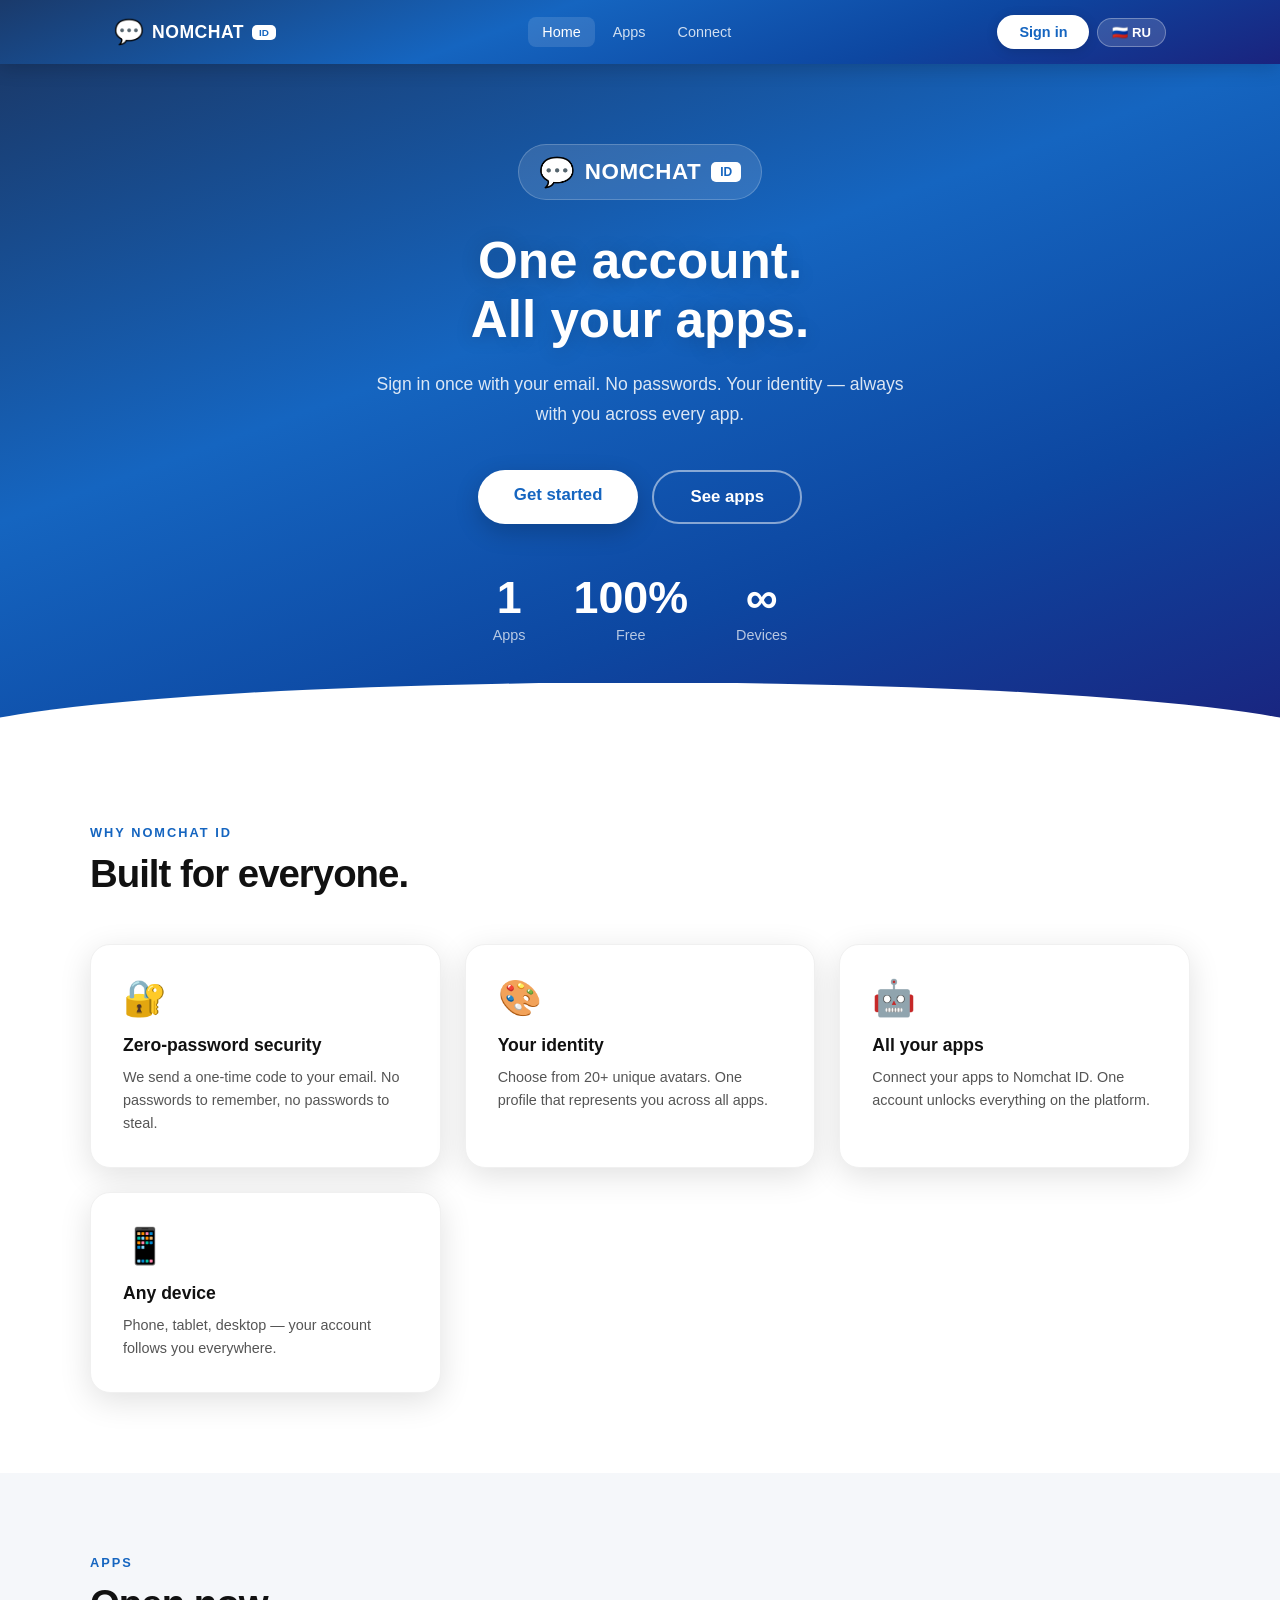
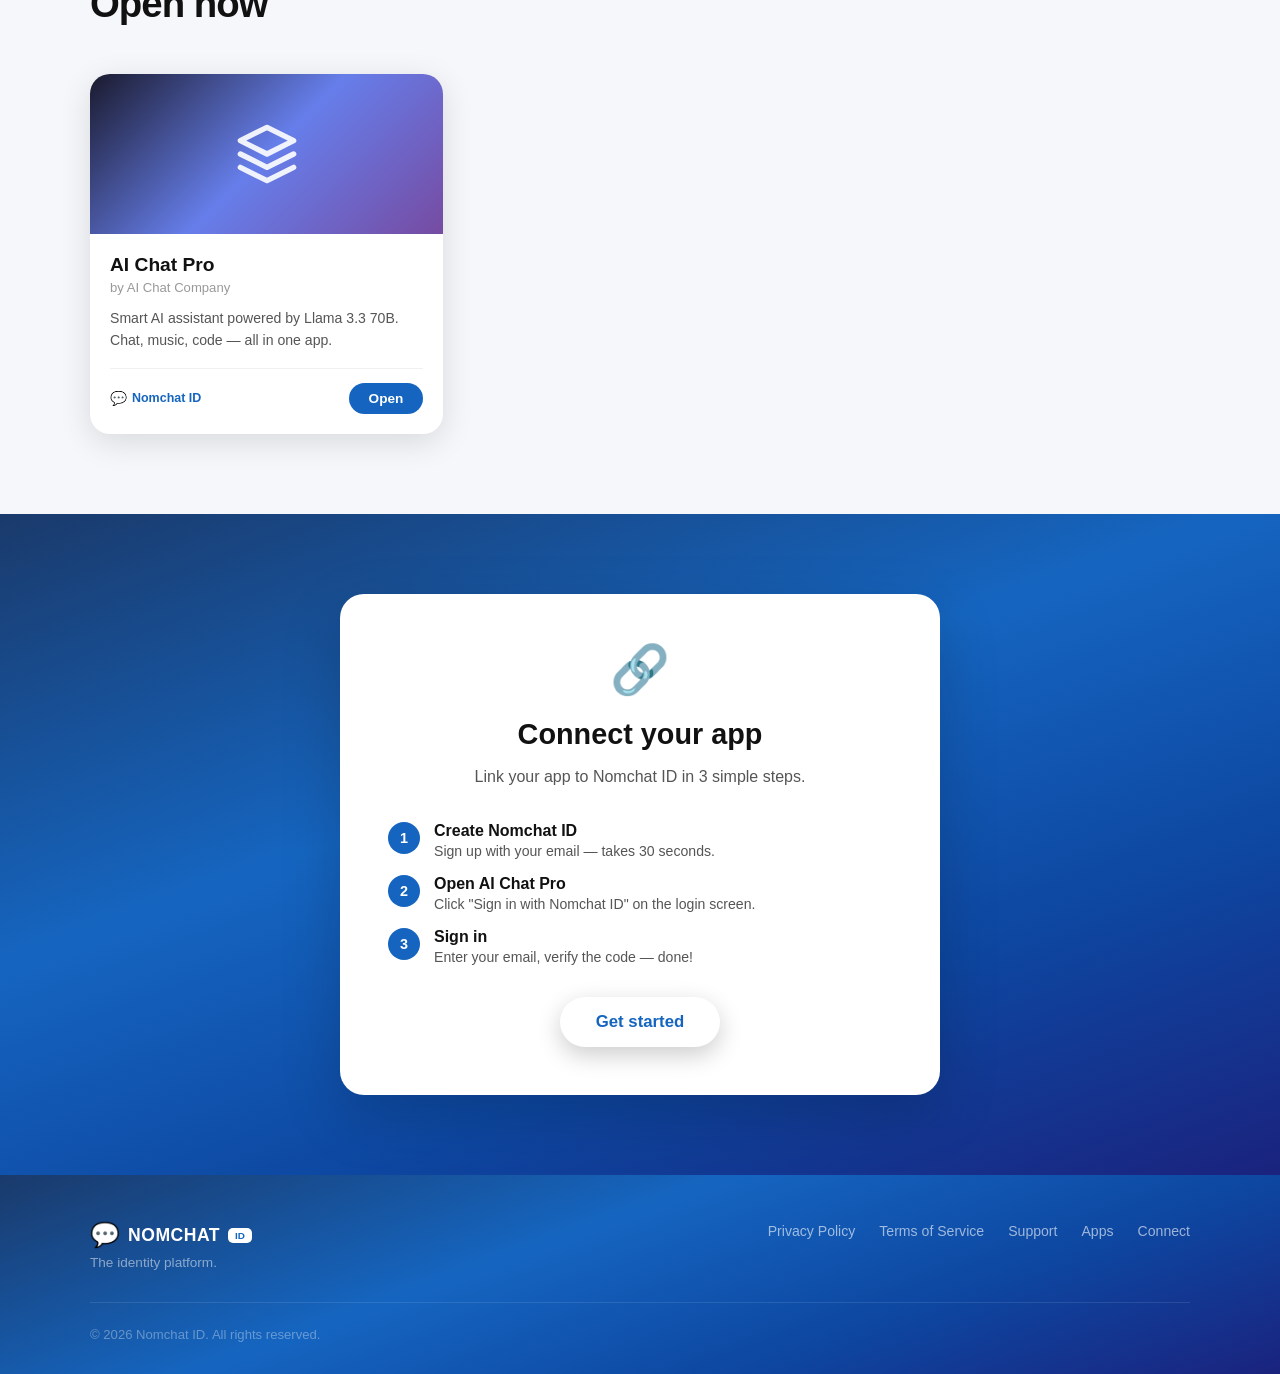
==== index.html @ 1f574c73 "Add language switcher EN/RU, i18n system for all pages" ====
<!DOCTYPE html>
<html lang="en">
<head>
    <meta charset="UTF-8">
    <meta name="viewport" content="width=device-width, initial-scale=1.0">
    <title>Nomchat ID — One account. All your apps.</title>
    <link rel="stylesheet" href="main.css">
    <style>
        .lang-btn {
            background: rgba(255,255,255,0.15);
            border: 1px solid rgba(255,255,255,0.3);
            color: #fff;
            padding: 6px 14px;
            border-radius: 99px;
            font-size: 0.82em;
            font-weight: 700;
            cursor: pointer;
            transition: all 0.2s;
            margin-left: 8px;
        }
        .lang-btn:hover { background: rgba(255,255,255,0.25); }
    </style>
</head>
<body>

<header class="nc-header">
    <div class="nc-header-inner">
        <a href="index.html" class="nc-logo">
            <span class="nc-logo-icon">💬</span>
            <span class="nc-logo-name">NOMCHAT</span>
            <span class="nc-logo-badge">ID</span>
        </a>
        <nav class="nc-nav">
            <a href="index.html" class="nc-nav-link active" data-i18n="nav.home">Home</a>
            <a href="games.html" class="nc-nav-link" data-i18n="nav.apps">Apps</a>
            <a href="connect.html" class="nc-nav-link" data-i18n="nav.connect">Connect</a>
            <a href="profile.html" class="nc-nav-link" id="nav-profile" style="display:none" data-i18n="nav.profile">Profile</a>
        </nav>
        <div style="display:flex;align-items:center">
            <div id="header-user-area">
                <a href="login.html" class="nc-header-btn" data-i18n="nav.signin">Sign in</a>
            </div>
            <button class="lang-btn" id="langToggleBtn" onclick="toggleLang()">🇷🇺 RU</button>
        </div>
    </div>
</header>

<section class="nc-hero">
    <div class="nc-hero-inner">
        <div class="nc-hero-logo">
            <span class="nc-hero-logo-icon">💬</span>
            <span class="nc-hero-logo-name">NOMCHAT</span>
            <span class="nc-hero-logo-badge">ID</span>
        </div>
        <h1 class="nc-hero-title" data-i18n="hero.title">One account.<br>All your apps.</h1>
        <p class="nc-hero-sub" data-i18n="hero.sub">Sign in once with your email. No passwords. Your identity — always with you across every app.</p>
        <div class="nc-hero-actions">
            <a href="login.html" class="nc-btn-primary" data-i18n="hero.getstarted">Get started</a>
            <a href="games.html" class="nc-btn-outline" data-i18n="hero.seeapps">See apps</a>
        </div>
        <div class="nc-stats">
            <div class="nc-stat"><div class="nc-stat-num">1</div><div class="nc-stat-lbl" data-i18n="stats.apps">Apps</div></div>
            <div class="nc-stat"><div class="nc-stat-num">100%</div><div class="nc-stat-lbl" data-i18n="stats.free">Free</div></div>
            <div class="nc-stat"><div class="nc-stat-num">∞</div><div class="nc-stat-lbl" data-i18n="stats.devices">Devices</div></div>
        </div>
    </div>
</section>

<section class="nc-section">
    <div class="nc-section-inner">
        <div class="nc-section-label" data-i18n="feat.label">Why Nomchat ID</div>
        <h2 class="nc-section-title" data-i18n="feat.title">Built for everyone.</h2>
        <div class="nc-feat-grid">
            <div class="nc-feat-card">
                <div class="nc-feat-icon">🔐</div>
                <h3 data-i18n="feat.1.title">Zero-password security</h3>
                <p data-i18n="feat.1.desc">We send a one-time code to your email. No passwords to remember, no passwords to steal.</p>
            </div>
            <div class="nc-feat-card">
                <div class="nc-feat-icon">🎨</div>
                <h3 data-i18n="feat.2.title">Your identity</h3>
                <p data-i18n="feat.2.desc">Choose from 20+ unique avatars. One profile that represents you across all apps.</p>
            </div>
            <div class="nc-feat-card">
                <div class="nc-feat-icon">🤖</div>
                <h3 data-i18n="feat.3.title">All your apps</h3>
                <p data-i18n="feat.3.desc">Connect your apps to Nomchat ID. One account unlocks everything on the platform.</p>
            </div>
            <div class="nc-feat-card">
                <div class="nc-feat-icon">📱</div>
                <h3 data-i18n="feat.4.title">Any device</h3>
                <p data-i18n="feat.4.desc">Phone, tablet, desktop — your account follows you everywhere.</p>
            </div>
        </div>
    </div>
</section>

<section class="nc-section nc-section-gray">
    <div class="nc-section-inner">
        <div class="nc-section-label" data-i18n="apps.label">Apps</div>
        <h2 class="nc-section-title" data-i18n="apps.title">Open now</h2>
        <div class="nc-games-grid">
            <a href="http://localhost:3000" target="_blank" class="nc-game-card">
                <div class="nc-game-banner" style="background:linear-gradient(135deg,#1a1a2e,#667eea,#764ba2)">
                    <svg width="64" height="64" viewBox="0 0 24 24" fill="none">
                        <path d="M12 2L2 7L12 12L22 7L12 2Z" stroke="rgba(255,255,255,0.9)" stroke-width="2" stroke-linecap="round" stroke-linejoin="round"/>
                        <path d="M2 17L12 22L22 17" stroke="rgba(255,255,255,0.9)" stroke-width="2" stroke-linecap="round" stroke-linejoin="round"/>
                        <path d="M2 12L12 17L22 12" stroke="rgba(255,255,255,0.9)" stroke-width="2" stroke-linecap="round" stroke-linejoin="round"/>
                    </svg>
                </div>
                <div class="nc-game-body">
                    <div class="nc-game-name">AI Chat Pro</div>
                    <div class="nc-game-dev" data-i18n="aichat.dev">by AI Chat Company</div>
                    <div class="nc-game-desc" data-i18n="aichat.desc">Умный AI-ассистент на базе Llama 3.3 70B. Чат, музыка, код — всё в одном приложении.</div>
                    <div class="nc-game-footer">
                        <div class="nc-game-badge"><span class="nc-game-badge-icon">💬</span> Nomchat ID</div>
                        <span class="nc-game-btn" data-i18n="btn.open">Open</span>
                    </div>
                </div>
            </a>
        </div>
    </div>
</section>

<section class="nc-section nc-section-blue">
    <div class="nc-section-inner">
        <div class="nc-connect-box">
            <div class="nc-connect-icon">🔗</div>
            <div class="nc-connect-title" data-i18n="connect.title">Connect your app</div>
            <p class="nc-connect-sub" data-i18n="connect.sub">Link your app to Nomchat ID in 3 simple steps.</p>
            <div class="nc-connect-steps">
                <div class="nc-connect-step">
                    <div class="nc-connect-num">1</div>
                    <div class="nc-connect-step-text">
                        <h4 data-i18n="connect.step1.title">Create Nomchat ID</h4>
                        <p data-i18n="connect.step1.desc">Sign up with your email — takes 30 seconds.</p>
                    </div>
                </div>
                <div class="nc-connect-step">
                    <div class="nc-connect-num">2</div>
                    <div class="nc-connect-step-text">
                        <h4 data-i18n="connect.step2.title">Open AI Chat Pro</h4>
                        <p data-i18n="connect.step2.desc">Click "Sign in with Nomchat ID" on the login screen.</p>
                    </div>
                </div>
                <div class="nc-connect-step">
                    <div class="nc-connect-num">3</div>
                    <div class="nc-connect-step-text">
                        <h4 data-i18n="connect.step3.title">Sign in</h4>
                        <p data-i18n="connect.step3.desc">Enter your email, verify the code — done!</p>
                    </div>
                </div>
            </div>
            <a href="login.html" class="nc-btn-primary" style="display:inline-block" data-i18n="connect.cta">Get started</a>
        </div>
    </div>
</section>

<footer class="nc-footer">
    <div class="nc-footer-inner">
        <div>
            <a href="index.html" class="nc-footer-logo">
                <span class="nc-logo-icon">💬</span>
                <span class="nc-logo-name">NOMCHAT</span>
                <span class="nc-logo-badge">ID</span>
            </a>
            <p class="nc-footer-tagline" data-i18n="footer.tagline">The identity platform.</p>
        </div>
        <div class="nc-footer-links">
            <a href="#" data-i18n="footer.privacy">Privacy Policy</a>
            <a href="#" data-i18n="footer.terms">Terms of Service</a>
            <a href="#" data-i18n="footer.support">Support</a>
            <a href="games.html" data-i18n="nav.apps">Apps</a>
            <a href="connect.html" data-i18n="nav.connect">Connect</a>
        </div>
    </div>
    <div class="nc-footer-bottom">© 2026 Nomchat ID. All rights reserved.</div>
</footer>

<script src="i18n.js"></script>
<script src="app.js"></script>
</body>
</html>
---- main.css ----
/* ═══════════════════════════════════════════
   NOMCHAT ID — Global CSS (Supercell ID style)
   ═══════════════════════════════════════════ */
* { margin:0; padding:0; box-sizing:border-box; }

:root {
    --blue:       #1565c0;
    --blue-dark:  #0d47a1;
    --blue-light: #42a5f5;
    --cyan:       #26c6da;
    --bg-grad:    linear-gradient(160deg,#1a3a6b 0%,#1565c0 40%,#0d47a1 70%,#1a237e 100%);
    --white:      #ffffff;
    --gray-bg:    #f5f7fa;
    --text:       #111;
    --text2:      #555;
    --text3:      #999;
    --border:     #e0e0e0;
    --shadow:     0 8px 32px rgba(0,0,0,0.12);
    --shadow-lg:  0 20px 60px rgba(0,0,0,0.18);
}

body {
    font-family: -apple-system, BlinkMacSystemFont, 'Segoe UI', Arial, sans-serif;
    background: var(--white);
    color: var(--text);
    min-height: 100vh;
}

/* ── HEADER ── */
.nc-header {
    background: var(--bg-grad);
    position: sticky; top:0; z-index:100;
    height: 64px;
    box-shadow: 0 2px 20px rgba(0,0,0,0.2);
}
.nc-header-inner {
    max-width: 1100px; margin:0 auto; height:100%;
    padding: 0 24px;
    display: flex; align-items: center; justify-content: space-between;
}
.nc-logo { display:flex; align-items:center; gap:8px; text-decoration:none; }
.nc-logo-icon { font-size:1.5em; line-height:1; }
.nc-logo-name { color:#fff; font-weight:900; font-size:1.1em; letter-spacing:0.5px; }
.nc-logo-badge {
    background:#fff; color:var(--blue);
    font-size:0.62em; font-weight:900;
    padding:2px 7px; border-radius:5px;
}
.nc-nav { display:flex; gap:4px; }
.nc-nav-link {
    color:rgba(255,255,255,0.8); text-decoration:none;
    padding:7px 14px; border-radius:8px;
    font-size:0.9em; font-weight:500; transition:all 0.2s;
}
.nc-nav-link:hover, .nc-nav-link.active { color:#fff; background:rgba(255,255,255,0.12); }
.nc-header-btn {
    background:#fff; color:var(--blue);
    padding:9px 22px; border-radius:99px;
    font-weight:700; font-size:0.9em; text-decoration:none;
    transition:all 0.2s; box-shadow:0 2px 12px rgba(0,0,0,0.15);
}
.nc-header-btn:hover { background:#e3f2fd; transform:translateY(-1px); }
.nc-header-user {
    display:flex; align-items:center; gap:10px;
}
.nc-header-avatar {
    width:36px; height:36px; border-radius:50%;
    background:rgba(255,255,255,0.2);
    border:2px solid rgba(255,255,255,0.4);
    display:flex; align-items:center; justify-content:center;
    font-size:1.2em; text-decoration:none;
    transition:all 0.2s;
}
.nc-header-avatar:hover { background:rgba(255,255,255,0.3); }
.nc-header-username { color:#fff; font-weight:600; font-size:0.9em; text-decoration:none; }
.nc-header-logout {
    background:rgba(255,255,255,0.12); color:rgba(255,255,255,0.8);
    border:1px solid rgba(255,255,255,0.2); padding:7px 16px; border-radius:99px;
    font-size:0.85em; font-weight:600; cursor:pointer; font-family:inherit;
    transition:all 0.2s;
}
.nc-header-logout:hover { background:rgba(255,255,255,0.2); color:#fff; }

/* ── HERO ── */
.nc-hero {
    background: var(--bg-grad);
    padding: 80px 24px 100px;
    text-align: center;
    position: relative;
    overflow: hidden;
}
.nc-hero::after {
    content:'';
    position:absolute; bottom:0; left:0; right:0; height:60px;
    background: var(--white);
    clip-path: ellipse(55% 100% at 50% 100%);
}
.nc-hero-inner { max-width:700px; margin:0 auto; position:relative; z-index:2; }
.nc-hero-logo {
    display:inline-flex; align-items:center; gap:10px;
    background:rgba(255,255,255,0.12); border:1px solid rgba(255,255,255,0.2);
    padding:10px 20px; border-radius:99px; margin-bottom:32px;
}
.nc-hero-logo-icon { font-size:1.8em; }
.nc-hero-logo-name { color:#fff; font-weight:900; font-size:1.4em; letter-spacing:0.5px; }
.nc-hero-logo-badge {
    background:#fff; color:var(--blue);
    font-size:0.75em; font-weight:900;
    padding:3px 9px; border-radius:5px;
}
.nc-hero-title {
    font-size:3.2em; font-weight:900; color:#fff;
    line-height:1.15; margin-bottom:20px;
    text-shadow:0 2px 20px rgba(0,0,0,0.2);
}
.nc-hero-sub {
    font-size:1.1em; color:rgba(255,255,255,0.85);
    line-height:1.7; margin-bottom:40px; max-width:560px; margin-left:auto; margin-right:auto;
}
.nc-hero-actions { display:flex; gap:14px; justify-content:center; flex-wrap:wrap; }
.nc-btn-primary {
    background:#fff; color:var(--blue);
    padding:15px 36px; border-radius:99px;
    font-weight:800; font-size:1.05em; text-decoration:none;
    box-shadow:0 8px 24px rgba(0,0,0,0.2); transition:all 0.2s;
}
.nc-btn-primary:hover { background:#e3f2fd; transform:translateY(-2px); box-shadow:0 12px 32px rgba(0,0,0,0.25); }
.nc-btn-outline {
    background:transparent; color:#fff;
    padding:15px 36px; border-radius:99px;
    font-weight:700; font-size:1.05em; text-decoration:none;
    border:2px solid rgba(255,255,255,0.5); transition:all 0.2s;
}
.nc-btn-outline:hover { background:rgba(255,255,255,0.1); border-color:#fff; }

/* ── SECTIONS ── */
.nc-section { padding:80px 24px; }
.nc-section-inner { max-width:1100px; margin:0 auto; }
.nc-section-gray { background:var(--gray-bg); }
.nc-section-blue { background:var(--bg-grad); }

.nc-section-label {
    display:inline-block; color:var(--blue);
    font-size:0.8em; font-weight:700; letter-spacing:2px;
    text-transform:uppercase; margin-bottom:12px;
}
.nc-section-label-white { color:rgba(255,255,255,0.7); }
.nc-section-title { font-size:2.4em; font-weight:900; letter-spacing:-1px; margin-bottom:48px; }
.nc-section-title-white { color:#fff; }

/* ── FEATURES ── */
.nc-feat-grid { display:grid; grid-template-columns:repeat(auto-fill,minmax(280px,1fr)); gap:24px; }
.nc-feat-card {
    background:#fff; border-radius:20px; padding:32px;
    box-shadow:var(--shadow); border:1px solid #f0f0f0;
    transition:transform 0.2s, box-shadow 0.2s;
}
.nc-feat-card:hover { transform:translateY(-4px); box-shadow:var(--shadow-lg); }
.nc-feat-icon { font-size:2.2em; margin-bottom:16px; }
.nc-feat-card h3 { font-size:1.1em; font-weight:800; margin-bottom:10px; color:var(--text); }
.nc-feat-card p { font-size:0.9em; color:var(--text2); line-height:1.6; }

/* ── GAMES GRID ── */
.nc-games-grid { display:grid; grid-template-columns:repeat(auto-fill,minmax(300px,1fr)); gap:20px; }
.nc-game-card {
    background:#fff; border-radius:20px; overflow:hidden;
    box-shadow:var(--shadow); transition:all 0.25s;
    text-decoration:none; color:inherit;
    display:flex; flex-direction:column;
}
.nc-game-card:hover { transform:translateY(-6px); box-shadow:var(--shadow-lg); }
.nc-game-banner { height:160px; display:flex; align-items:center; justify-content:center; }
.nc-game-body { padding:20px; flex:1; display:flex; flex-direction:column; }
.nc-game-name { font-size:1.2em; font-weight:800; margin-bottom:4px; }
.nc-game-dev  { font-size:0.82em; color:var(--text3); margin-bottom:12px; }
.nc-game-desc { font-size:0.88em; color:var(--text2); line-height:1.6; margin-bottom:16px; flex:1; }
.nc-game-footer { display:flex; align-items:center; justify-content:space-between; padding-top:14px; border-top:1px solid #f0f0f0; }
.nc-game-badge {
    display:flex; align-items:center; gap:5px;
    font-size:0.78em; color:var(--blue); font-weight:600;
}
.nc-game-badge-icon { font-size:1.1em; }
.nc-game-btn {
    background:var(--blue); color:#fff;
    padding:8px 20px; border-radius:99px;
    font-size:0.85em; font-weight:700; text-decoration:none;
    transition:all 0.2s;
}
.nc-game-btn:hover { background:var(--blue-dark); }

/* ── CONNECT SECTION ── */
.nc-connect-box {
    background:#fff; border-radius:24px; padding:48px;
    box-shadow:var(--shadow-lg); text-align:center; max-width:600px; margin:0 auto;
}
.nc-connect-icon { font-size:3em; margin-bottom:20px; }
.nc-connect-title { font-size:1.8em; font-weight:900; margin-bottom:12px; }
.nc-connect-sub { font-size:1em; color:var(--text2); line-height:1.7; margin-bottom:32px; }
.nc-connect-steps { display:flex; flex-direction:column; gap:16px; margin-bottom:32px; text-align:left; }
.nc-connect-step { display:flex; align-items:flex-start; gap:14px; }
.nc-connect-num {
    width:32px; height:32px; border-radius:50%;
    background:var(--blue); color:#fff;
    font-weight:900; font-size:0.9em;
    display:flex; align-items:center; justify-content:center; flex-shrink:0;
}
.nc-connect-step-text h4 { font-weight:700; margin-bottom:3px; }
.nc-connect-step-text p { font-size:0.88em; color:var(--text2); }

/* ── STATS ── */
.nc-stats { display:flex; gap:48px; justify-content:center; flex-wrap:wrap; margin-top:48px; }
.nc-stat { text-align:center; }
.nc-stat-num { font-size:2.8em; font-weight:900; color:#fff; }
.nc-stat-lbl { font-size:0.9em; color:rgba(255,255,255,0.7); margin-top:4px; }

/* ── FOOTER ── */
.nc-footer { background:var(--bg-grad); padding:48px 24px 32px; }
.nc-footer-inner {
    max-width:1100px; margin:0 auto;
    display:flex; justify-content:space-between; align-items:flex-start;
    flex-wrap:wrap; gap:24px; padding-bottom:32px;
    border-bottom:1px solid rgba(255,255,255,0.1);
}
.nc-footer-logo { display:flex; align-items:center; gap:8px; text-decoration:none; margin-bottom:8px; }
.nc-footer-tagline { color:rgba(255,255,255,0.5); font-size:0.85em; }
.nc-footer-links { display:flex; gap:24px; flex-wrap:wrap; }
.nc-footer-links a { color:rgba(255,255,255,0.6); text-decoration:none; font-size:0.88em; transition:color 0.2s; }
.nc-footer-links a:hover { color:#fff; }
.nc-footer-bottom { max-width:1100px; margin:0 auto; padding-top:24px; color:rgba(255,255,255,0.35); font-size:0.82em; }

/* ── PROFILE PAGE ── */
.nc-profile-hero {
    background:var(--bg-grad);
    padding:60px 24px 80px; text-align:center; position:relative;
}
.nc-profile-hero::after {
    content:''; position:absolute; bottom:0; left:0; right:0; height:50px;
    background:var(--gray-bg); clip-path:ellipse(55% 100% at 50% 100%);
}
.nc-profile-av-ring {
    width:100px; height:100px; border-radius:50%;
    background:rgba(255,255,255,0.2); border:3px solid rgba(255,255,255,0.5);
    display:flex; align-items:center; justify-content:center;
    margin:0 auto 16px; font-size:3em;
}
.nc-profile-name-row { display:flex; align-items:center; justify-content:center; gap:8px; margin-bottom:6px; }
.nc-profile-badge { background:#fff; color:var(--blue); font-size:0.75em; font-weight:900; padding:3px 8px; border-radius:5px; }
.nc-profile-username { font-size:1.5em; font-weight:900; color:#fff; }
.nc-profile-email { color:rgba(255,255,255,0.6); font-size:0.9em; }
.nc-btn-edit { background:none; border:none; cursor:pointer; font-size:1em; opacity:0.6; transition:opacity 0.2s; }
.nc-btn-edit:hover { opacity:1; }

.nc-profile-body { background:var(--gray-bg); padding:40px 24px; }
.nc-profile-inner { max-width:700px; margin:0 auto; display:flex; flex-direction:column; gap:20px; }
.nc-card {
    background:#fff; border-radius:20px; padding:28px;
    box-shadow:var(--shadow);
}
.nc-card-title { font-size:0.82em; font-weight:700; color:var(--text3); text-transform:uppercase; letter-spacing:0.5px; margin-bottom:20px; }
.nc-info-row { display:flex; justify-content:space-between; align-items:center; padding:12px 0; border-bottom:1px solid #f5f5f5; }
.nc-info-row:last-child { border-bottom:none; }
.nc-info-label { font-size:0.88em; color:var(--text3); }
.nc-info-value { font-size:0.9em; font-weight:600; }
.nc-btn-save { background:var(--blue); color:#fff; border:none; padding:11px 28px; border-radius:99px; font-weight:700; font-size:0.9em; cursor:pointer; font-family:inherit; transition:all 0.2s; margin-top:16px; }
.nc-btn-save:hover { background:var(--blue-dark); }
.nc-btn-save:disabled { background:#ccc; cursor:not-allowed; }
.nc-btn-danger { background:none; border:1.5px solid #ffcdd2; color:#e53935; padding:10px 22px; border-radius:99px; font-size:0.88em; font-weight:700; cursor:pointer; font-family:inherit; transition:all 0.2s; margin-top:12px; }
.nc-btn-danger:hover { background:#ffebee; }

/* ── AVATAR GRID (profile) ── */
.nc-av-grid { display:grid; grid-template-columns:repeat(5,1fr); gap:10px; margin-bottom:16px; }
.nc-av-item { aspect-ratio:1; border-radius:12px; background:#f5f5f5; border:2px solid transparent; display:flex; align-items:center; justify-content:center; font-size:1.6em; cursor:pointer; transition:all 0.2s; position:relative; }
.nc-av-item:hover { border-color:#90caf9; background:#e3f2fd; transform:scale(1.05); }
.nc-av-item.selected { border-color:var(--blue); background:#e3f2fd; box-shadow:0 0 0 3px rgba(21,101,192,0.15); }
.nc-av-item.selected::after { content:'✓'; position:absolute; bottom:2px; right:2px; background:var(--blue); color:#fff; font-size:0.35em; width:16px; height:16px; border-radius:50%; display:flex; align-items:center; justify-content:center; font-weight:900; }

/* ── CONNECTED GAMES ── */
.nc-connected-game { display:flex; align-items:center; gap:14px; padding:14px; background:#f9f9f9; border-radius:14px; margin-bottom:10px; }
.nc-cg-icon { width:48px; height:48px; border-radius:12px; overflow:hidden; flex-shrink:0; }
.nc-cg-name { font-weight:700; font-size:0.95em; }
.nc-cg-status { font-size:0.8em; color:#4caf50; margin-top:2px; }
.nc-cg-open { margin-left:auto; background:var(--blue); color:#fff; text-decoration:none; padding:8px 18px; border-radius:99px; font-size:0.85em; font-weight:700; transition:all 0.2s; }
.nc-cg-open:hover { background:var(--blue-dark); }

@media(max-width:768px) {
    .nc-hero-title { font-size:2.2em; }
    .nc-nav { display:none; }
    .nc-section-title { font-size:1.8em; }
    .nc-connect-box { padding:28px 20px; }
}
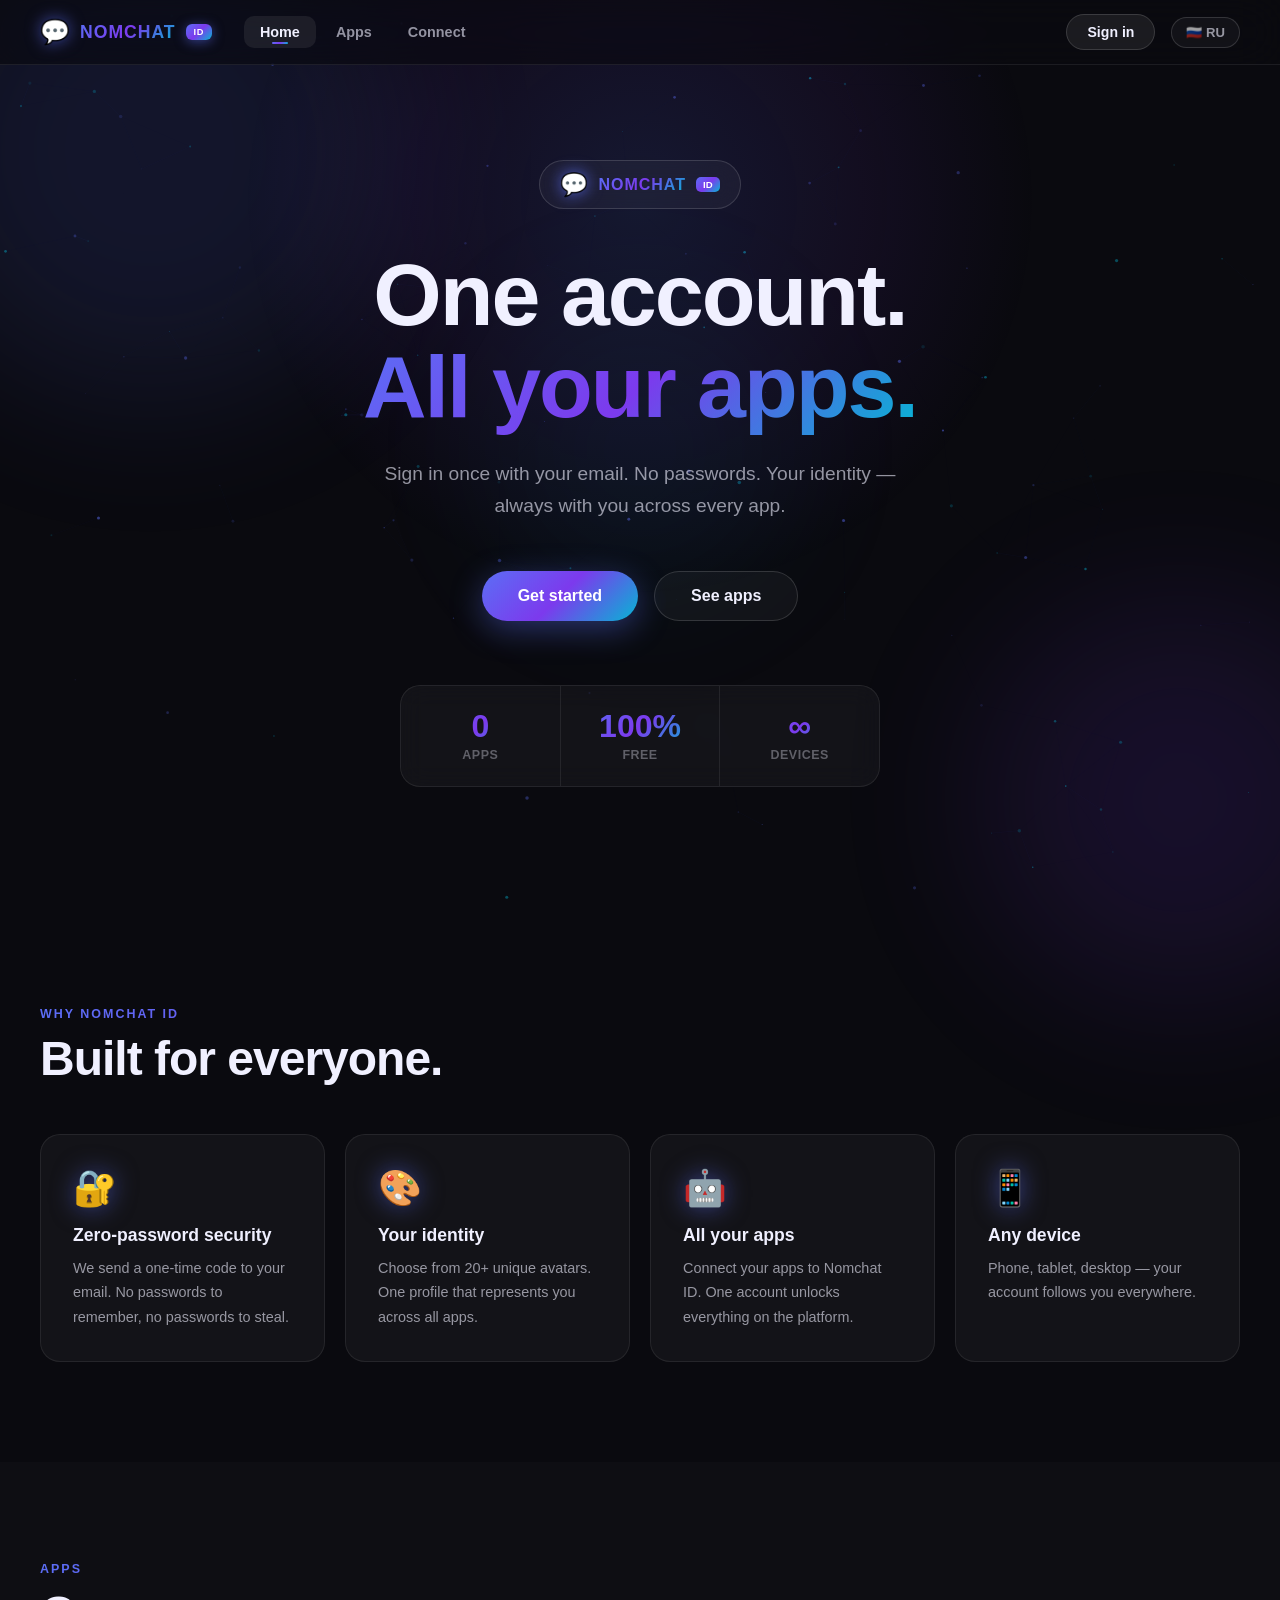
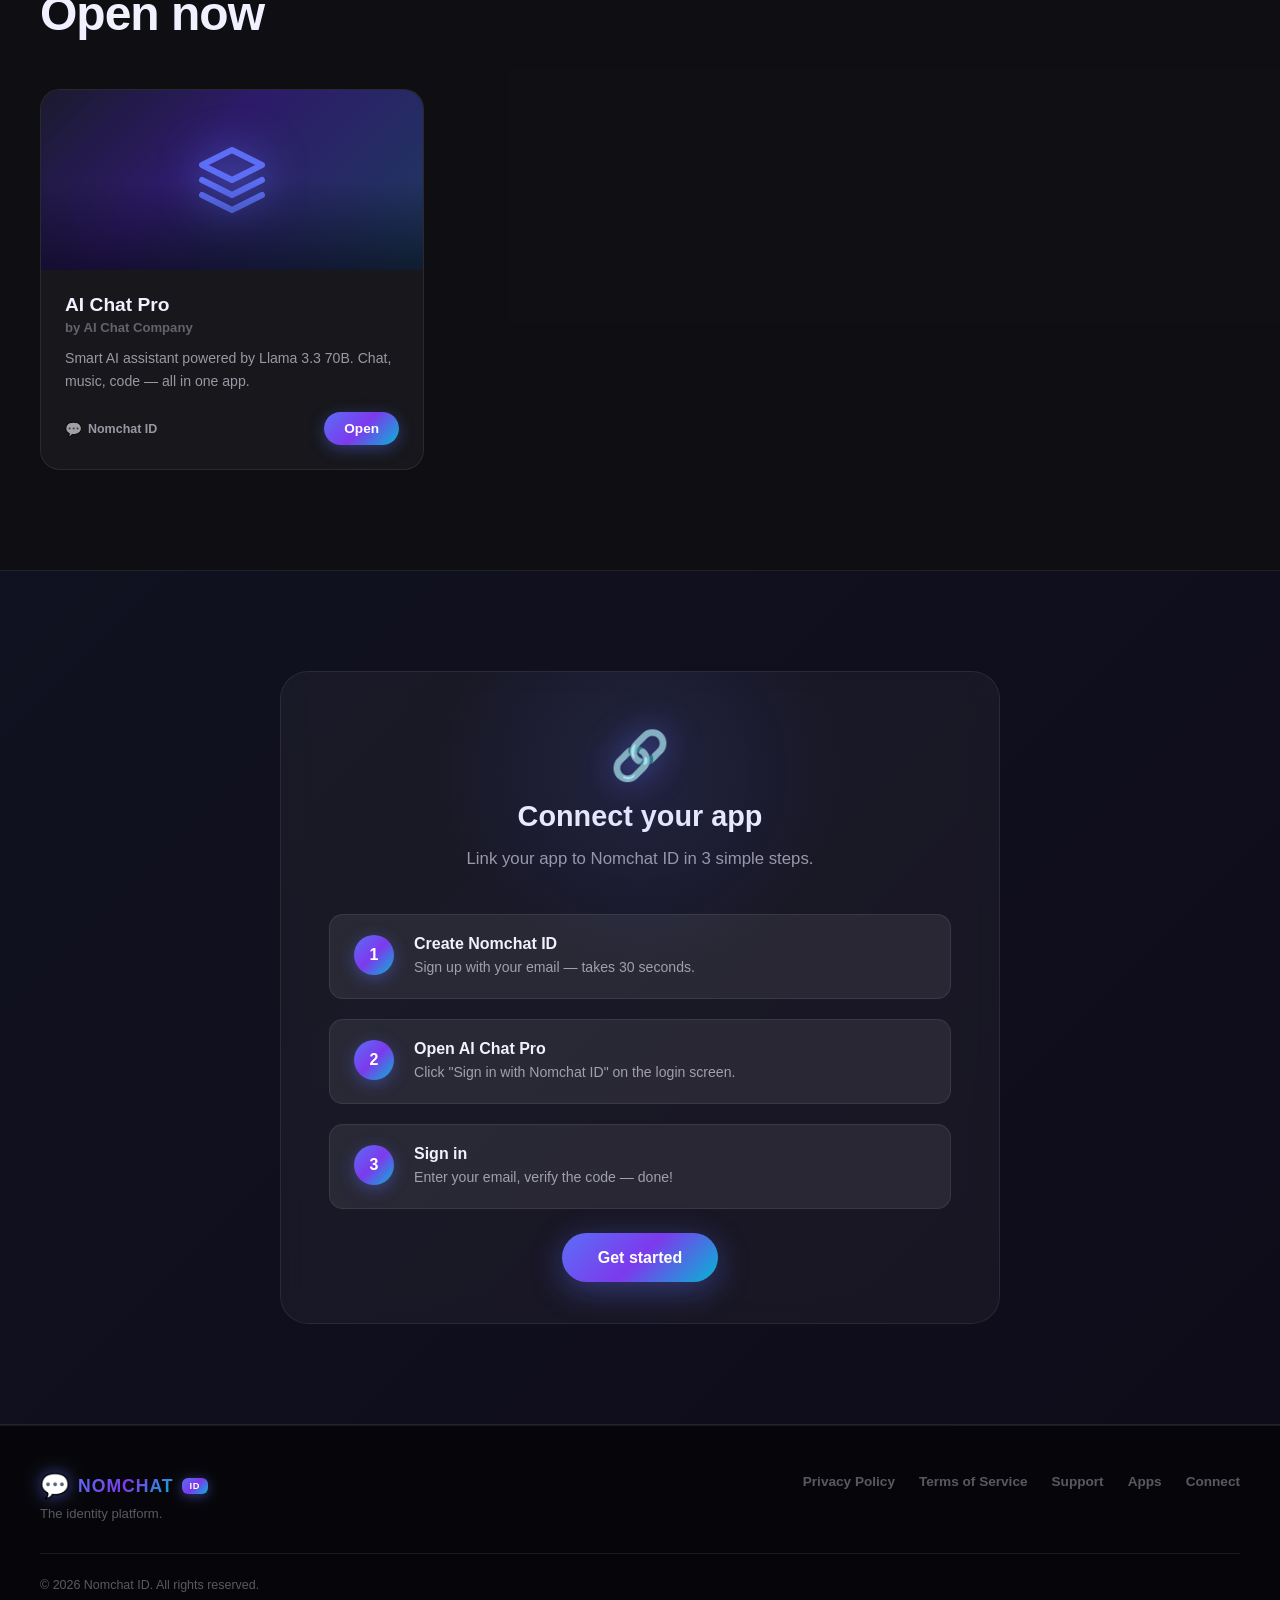
==== commit 7c07f5a7: "Mega redesign v3.0 - dark theme, particles, glassmorphism, animations" ====
--- a/index.html
+++ b/index.html
@@ -5,25 +5,18 @@
     <meta name="viewport" content="width=device-width, initial-scale=1.0">
     <title>Nomchat ID — One account. All your apps.</title>
     <link rel="stylesheet" href="main.css">
-    <style>
-        .lang-btn {
-            background: rgba(255,255,255,0.15);
-            border: 1px solid rgba(255,255,255,0.3);
-            color: #fff;
-            padding: 6px 14px;
-            border-radius: 99px;
-            font-size: 0.82em;
-            font-weight: 700;
-            cursor: pointer;
-            transition: all 0.2s;
-            margin-left: 8px;
-        }
-        .lang-btn:hover { background: rgba(255,255,255,0.25); }
-    </style>
 </head>
 <body>
 
-<header class="nc-header">
+<!-- Glow orbs -->
+<div class="orb orb-1"></div>
+<div class="orb orb-2"></div>
+<div class="orb orb-3"></div>
+
+<!-- Animated canvas -->
+<canvas id="nc-canvas"></canvas>
+
+<header class="nc-header" id="nc-header">
     <div class="nc-header-inner">
         <a href="index.html" class="nc-logo">
             <span class="nc-logo-icon">💬</span>
@@ -36,7 +29,7 @@
             <a href="connect.html" class="nc-nav-link" data-i18n="nav.connect">Connect</a>
             <a href="profile.html" class="nc-nav-link" id="nav-profile" style="display:none" data-i18n="nav.profile">Profile</a>
         </nav>
-        <div style="display:flex;align-items:center">
+        <div style="display:flex;align-items:center;gap:8px;margin-left:auto">
             <div id="header-user-area">
                 <a href="login.html" class="nc-header-btn" data-i18n="nav.signin">Sign in</a>
             </div>
@@ -52,41 +45,53 @@
             <span class="nc-hero-logo-name">NOMCHAT</span>
             <span class="nc-hero-logo-badge">ID</span>
         </div>
-        <h1 class="nc-hero-title" data-i18n="hero.title">One account.<br>All your apps.</h1>
+        <h1 class="nc-hero-title">
+            <span data-i18n="hero.line1">One account.</span><br>
+            <span class="grad-text" data-i18n="hero.line2">All your apps.</span>
+        </h1>
         <p class="nc-hero-sub" data-i18n="hero.sub">Sign in once with your email. No passwords. Your identity — always with you across every app.</p>
         <div class="nc-hero-actions">
             <a href="login.html" class="nc-btn-primary" data-i18n="hero.getstarted">Get started</a>
             <a href="games.html" class="nc-btn-outline" data-i18n="hero.seeapps">See apps</a>
         </div>
         <div class="nc-stats">
-            <div class="nc-stat"><div class="nc-stat-num">1</div><div class="nc-stat-lbl" data-i18n="stats.apps">Apps</div></div>
-            <div class="nc-stat"><div class="nc-stat-num">100%</div><div class="nc-stat-lbl" data-i18n="stats.free">Free</div></div>
-            <div class="nc-stat"><div class="nc-stat-num">∞</div><div class="nc-stat-lbl" data-i18n="stats.devices">Devices</div></div>
+            <div class="nc-stat">
+                <div class="nc-stat-num" id="stat-apps">1</div>
+                <div class="nc-stat-lbl" data-i18n="stats.apps">Apps</div>
+            </div>
+            <div class="nc-stat">
+                <div class="nc-stat-num">100%</div>
+                <div class="nc-stat-lbl" data-i18n="stats.free">Free</div>
+            </div>
+            <div class="nc-stat">
+                <div class="nc-stat-num">∞</div>
+                <div class="nc-stat-lbl" data-i18n="stats.devices">Devices</div>
+            </div>
         </div>
     </div>
 </section>
 
 <section class="nc-section">
     <div class="nc-section-inner">
-        <div class="nc-section-label" data-i18n="feat.label">Why Nomchat ID</div>
-        <h2 class="nc-section-title" data-i18n="feat.title">Built for everyone.</h2>
+        <div class="nc-section-label reveal" data-i18n="feat.label">Why Nomchat ID</div>
+        <h2 class="nc-section-title reveal" data-i18n="feat.title">Built for everyone.</h2>
         <div class="nc-feat-grid">
-            <div class="nc-feat-card">
+            <div class="nc-feat-card reveal">
                 <div class="nc-feat-icon">🔐</div>
                 <h3 data-i18n="feat.1.title">Zero-password security</h3>
                 <p data-i18n="feat.1.desc">We send a one-time code to your email. No passwords to remember, no passwords to steal.</p>
             </div>
-            <div class="nc-feat-card">
+            <div class="nc-feat-card reveal">
                 <div class="nc-feat-icon">🎨</div>
                 <h3 data-i18n="feat.2.title">Your identity</h3>
                 <p data-i18n="feat.2.desc">Choose from 20+ unique avatars. One profile that represents you across all apps.</p>
             </div>
-            <div class="nc-feat-card">
+            <div class="nc-feat-card reveal">
                 <div class="nc-feat-icon">🤖</div>
                 <h3 data-i18n="feat.3.title">All your apps</h3>
                 <p data-i18n="feat.3.desc">Connect your apps to Nomchat ID. One account unlocks everything on the platform.</p>
             </div>
-            <div class="nc-feat-card">
+            <div class="nc-feat-card reveal">
                 <div class="nc-feat-icon">📱</div>
                 <h3 data-i18n="feat.4.title">Any device</h3>
                 <p data-i18n="feat.4.desc">Phone, tablet, desktop — your account follows you everywhere.</p>
@@ -97,15 +102,21 @@
 
 <section class="nc-section nc-section-gray">
     <div class="nc-section-inner">
-        <div class="nc-section-label" data-i18n="apps.label">Apps</div>
-        <h2 class="nc-section-title" data-i18n="apps.title">Open now</h2>
+        <div class="nc-section-label reveal" data-i18n="apps.label">Apps</div>
+        <h2 class="nc-section-title reveal" data-i18n="apps.title">Open now</h2>
         <div class="nc-games-grid">
-            <a href="http://localhost:3000" target="_blank" class="nc-game-card">
-                <div class="nc-game-banner" style="background:linear-gradient(135deg,#1a1a2e,#667eea,#764ba2)">
-                    <svg width="64" height="64" viewBox="0 0 24 24" fill="none">
-                        <path d="M12 2L2 7L12 12L22 7L12 2Z" stroke="rgba(255,255,255,0.9)" stroke-width="2" stroke-linecap="round" stroke-linejoin="round"/>
-                        <path d="M2 17L12 22L22 17" stroke="rgba(255,255,255,0.9)" stroke-width="2" stroke-linecap="round" stroke-linejoin="round"/>
-                        <path d="M2 12L12 17L22 12" stroke="rgba(255,255,255,0.9)" stroke-width="2" stroke-linecap="round" stroke-linejoin="round"/>
+            <a href="http://localhost:3000" target="_blank" class="nc-game-card reveal">
+                <div class="nc-game-banner" style="background:linear-gradient(135deg,#1a1a2e 0%,#2d1b69 40%,#1e3a5f 100%)">
+                    <svg width="72" height="72" viewBox="0 0 24 24" fill="none" style="filter:drop-shadow(0 0 20px rgba(91,110,245,0.8));animation:float 4s ease-in-out infinite">
+                        <path d="M12 2L2 7L12 12L22 7L12 2Z" stroke="url(#g1)" stroke-width="2" stroke-linecap="round" stroke-linejoin="round"/>
+                        <path d="M2 17L12 22L22 17" stroke="url(#g1)" stroke-width="2" stroke-linecap="round" stroke-linejoin="round"/>
+                        <path d="M2 12L12 17L22 12" stroke="url(#g1)" stroke-width="2" stroke-linecap="round" stroke-linejoin="round"/>
+                        <defs>
+                            <linearGradient id="g1" x1="2" y1="2" x2="22" y2="22">
+                                <stop offset="0%" stop-color="#5b6ef5"/>
+                                <stop offset="100%" stop-color="#06b6d4"/>
+                            </linearGradient>
+                        </defs>
                     </svg>
                 </div>
                 <div class="nc-game-body">
@@ -124,7 +135,7 @@
 
 <section class="nc-section nc-section-blue">
     <div class="nc-section-inner">
-        <div class="nc-connect-box">
+        <div class="nc-connect-box reveal">
             <div class="nc-connect-icon">🔗</div>
             <div class="nc-connect-title" data-i18n="connect.title">Connect your app</div>
             <p class="nc-connect-sub" data-i18n="connect.sub">Link your app to Nomchat ID in 3 simple steps.</p>
@@ -151,7 +162,7 @@
                     </div>
                 </div>
             </div>
-            <a href="login.html" class="nc-btn-primary" style="display:inline-block" data-i18n="connect.cta">Get started</a>
+            <a href="login.html" class="nc-btn-primary" data-i18n="connect.cta">Get started</a>
         </div>
     </div>
 </section>
@@ -179,5 +190,91 @@
 
 <script src="i18n.js"></script>
 <script src="app.js"></script>
+<script>
+// ── Canvas particles ──────────────────────────────────────────
+const canvas = document.getElementById('nc-canvas');
+const ctx = canvas.getContext('2d');
+let W, H, particles = [];
+
+function resize() {
+    W = canvas.width = window.innerWidth;
+    H = canvas.height = window.innerHeight;
+}
+resize();
+window.addEventListener('resize', resize);
+
+class Particle {
+    constructor() { this.reset(); }
+    reset() {
+        this.x = Math.random() * W;
+        this.y = Math.random() * H;
+        this.r = Math.random() * 1.5 + 0.3;
+        this.vx = (Math.random() - 0.5) * 0.3;
+        this.vy = (Math.random() - 0.5) * 0.3;
+        this.alpha = Math.random() * 0.4 + 0.1;
+        this.color = Math.random() > 0.5 ? '91,110,245' : '6,182,212';
+    }
+    update() {
+        this.x += this.vx; this.y += this.vy;
+        if (this.x < 0 || this.x > W || this.y < 0 || this.y > H) this.reset();
+    }
+    draw() {
+        ctx.beginPath();
+        ctx.arc(this.x, this.y, this.r, 0, Math.PI * 2);
+        ctx.fillStyle = `rgba(${this.color},${this.alpha})`;
+        ctx.fill();
+    }
+}
+
+for (let i = 0; i < 120; i++) particles.push(new Particle());
+
+function drawLines() {
+    for (let i = 0; i < particles.length; i++) {
+        for (let j = i + 1; j < particles.length; j++) {
+            const dx = particles[i].x - particles[j].x;
+            const dy = particles[i].y - particles[j].y;
+            const dist = Math.sqrt(dx*dx + dy*dy);
+            if (dist < 100) {
+                ctx.beginPath();
+                ctx.moveTo(particles[i].x, particles[i].y);
+                ctx.lineTo(particles[j].x, particles[j].y);
+                ctx.strokeStyle = `rgba(91,110,245,${0.08 * (1 - dist/100)})`;
+                ctx.lineWidth = 0.5;
+                ctx.stroke();
+            }
+        }
+    }
+}
+
+function animate() {
+    ctx.clearRect(0, 0, W, H);
+    particles.forEach(p => { p.update(); p.draw(); });
+    drawLines();
+    requestAnimationFrame(animate);
+}
+animate();
+
+// ── Scroll header ─────────────────────────────────────────────
+window.addEventListener('scroll', () => {
+    document.getElementById('nc-header').classList.toggle('scrolled', window.scrollY > 20);
+});
+
+// ── Scroll reveal ─────────────────────────────────────────────
+const observer = new IntersectionObserver(entries => {
+    entries.forEach(e => { if (e.isIntersecting) { e.target.classList.add('visible'); } });
+}, { threshold: 0.1 });
+document.querySelectorAll('.reveal').forEach(el => observer.observe(el));
+
+// ── Counter animation ─────────────────────────────────────────
+function animateCounter(el, target, duration = 1500) {
+    let start = 0, step = target / (duration / 16);
+    const timer = setInterval(() => {
+        start = Math.min(start + step, target);
+        el.textContent = Math.floor(start);
+        if (start >= target) clearInterval(timer);
+    }, 16);
+}
+setTimeout(() => animateCounter(document.getElementById('stat-apps'), 1), 800);
+</script>
 </body>
 </html>
--- a/main.css
+++ b/main.css
@@ -1,290 +1,638 @@
-/* ═══════════════════════════════════════════
-   NOMCHAT ID — Global CSS (Supercell ID style)
-   ═══════════════════════════════════════════ */
-* { margin:0; padding:0; box-sizing:border-box; }
+/* ═══════════════════════════════════════════════════════════
+   NOMCHAT ID — MEGA DESIGN v3.0
+   Inspired by Supercell ID × Apple × Linear
+═══════════════════════════════════════════════════════════ */
+
+*, *::before, *::after { margin: 0; padding: 0; box-sizing: border-box; }
 
 :root {
-    --blue:       #1565c0;
-    --blue-dark:  #0d47a1;
-    --blue-light: #42a5f5;
-    --cyan:       #26c6da;
-    --bg-grad:    linear-gradient(160deg,#1a3a6b 0%,#1565c0 40%,#0d47a1 70%,#1a237e 100%);
-    --white:      #ffffff;
-    --gray-bg:    #f5f7fa;
-    --text:       #111;
-    --text2:      #555;
-    --text3:      #999;
-    --border:     #e0e0e0;
-    --shadow:     0 8px 32px rgba(0,0,0,0.12);
-    --shadow-lg:  0 20px 60px rgba(0,0,0,0.18);
-}
+    --bg: #0a0a0f;
+    --bg2: #0f0f1a;
+    --bg3: #13131f;
+    --surface: rgba(255,255,255,0.04);
+    --surface2: rgba(255,255,255,0.07);
+    --border: rgba(255,255,255,0.08);
+    --border2: rgba(255,255,255,0.14);
+    --text: #f0f0ff;
+    --text2: rgba(240,240,255,0.6);
+    --text3: rgba(240,240,255,0.35);
+    --accent: #5b6ef5;
+    --accent2: #7c3aed;
+    --cyan: #06b6d4;
+    --green: #10b981;
+    --gold: #f59e0b;
+    --red: #ef4444;
+    --grad: linear-gradient(135deg, #5b6ef5 0%, #7c3aed 50%, #06b6d4 100%);
+    --grad2: linear-gradient(135deg, #0f0f1a 0%, #1a1a3e 100%);
+    --glow: 0 0 40px rgba(91,110,245,0.3);
+    --glow2: 0 0 80px rgba(91,110,245,0.15);
+    --radius: 20px;
+    --radius2: 14px;
+    --shadow: 0 24px 64px rgba(0,0,0,0.6);
+}
+
+html { scroll-behavior: smooth; }
 
 body {
-    font-family: -apple-system, BlinkMacSystemFont, 'Segoe UI', Arial, sans-serif;
-    background: var(--white);
+    font-family: -apple-system, BlinkMacSystemFont, 'SF Pro Display', 'Segoe UI', Arial, sans-serif;
+    background: var(--bg);
     color: var(--text);
     min-height: 100vh;
+    overflow-x: hidden;
+}
+
+/* ── CANVAS BACKGROUND ── */
+#nc-canvas {
+    position: fixed; inset: 0; z-index: 0;
+    pointer-events: none;
 }
 
 /* ── HEADER ── */
 .nc-header {
-    background: var(--bg-grad);
-    position: sticky; top:0; z-index:100;
+    position: fixed; top: 0; left: 0; right: 0; z-index: 100;
+    padding: 0 24px;
+    background: rgba(10,10,15,0.7);
+    backdrop-filter: blur(24px) saturate(180%);
+    -webkit-backdrop-filter: blur(24px) saturate(180%);
+    border-bottom: 1px solid var(--border);
+    transition: all 0.3s;
+}
+.nc-header.scrolled {
+    background: rgba(10,10,15,0.95);
+    box-shadow: 0 1px 0 var(--border), var(--glow2);
+}
+.nc-header-inner {
+    max-width: 1200px; margin: 0 auto;
     height: 64px;
-    box-shadow: 0 2px 20px rgba(0,0,0,0.2);
-}
-.nc-header-inner {
-    max-width: 1100px; margin:0 auto; height:100%;
-    padding: 0 24px;
-    display: flex; align-items: center; justify-content: space-between;
-}
-.nc-logo { display:flex; align-items:center; gap:8px; text-decoration:none; }
-.nc-logo-icon { font-size:1.5em; line-height:1; }
-.nc-logo-name { color:#fff; font-weight:900; font-size:1.1em; letter-spacing:0.5px; }
+    display: flex; align-items: center; gap: 32px;
+}
+
+/* ── LOGO ── */
+.nc-logo {
+    display: flex; align-items: center; gap: 10px;
+    text-decoration: none; flex-shrink: 0;
+}
+.nc-logo-icon {
+    font-size: 1.5em; line-height: 1;
+    filter: drop-shadow(0 0 8px rgba(91,110,245,0.6));
+}
+.nc-logo-name {
+    font-size: 1.1em; font-weight: 900;
+    background: var(--grad);
+    -webkit-background-clip: text; -webkit-text-fill-color: transparent;
+    background-clip: text;
+    letter-spacing: 1px;
+}
 .nc-logo-badge {
-    background:#fff; color:var(--blue);
-    font-size:0.62em; font-weight:900;
-    padding:2px 7px; border-radius:5px;
-}
-.nc-nav { display:flex; gap:4px; }
+    background: var(--grad);
+    color: #fff; font-size: 0.58em; font-weight: 900;
+    padding: 3px 8px; border-radius: 6px;
+    letter-spacing: 0.5px;
+    box-shadow: 0 2px 12px rgba(91,110,245,0.5);
+}
+
+/* ── NAV ── */
+.nc-nav {
+    display: flex; align-items: center; gap: 4px;
+    flex: 1;
+}
 .nc-nav-link {
-    color:rgba(255,255,255,0.8); text-decoration:none;
-    padding:7px 14px; border-radius:8px;
-    font-size:0.9em; font-weight:500; transition:all 0.2s;
-}
-.nc-nav-link:hover, .nc-nav-link.active { color:#fff; background:rgba(255,255,255,0.12); }
+    padding: 8px 16px; border-radius: 10px;
+    color: var(--text2); font-size: 0.9em; font-weight: 600;
+    text-decoration: none;
+    transition: all 0.2s;
+    position: relative;
+}
+.nc-nav-link:hover { color: var(--text); background: var(--surface2); }
+.nc-nav-link.active {
+    color: var(--text);
+    background: var(--surface2);
+}
+.nc-nav-link.active::after {
+    content: '';
+    position: absolute; bottom: 4px; left: 50%; transform: translateX(-50%);
+    width: 16px; height: 2px;
+    background: var(--grad); border-radius: 99px;
+}
+
+/* ── HEADER BUTTONS ── */
 .nc-header-btn {
-    background:#fff; color:var(--blue);
-    padding:9px 22px; border-radius:99px;
-    font-weight:700; font-size:0.9em; text-decoration:none;
-    transition:all 0.2s; box-shadow:0 2px 12px rgba(0,0,0,0.15);
-}
-.nc-header-btn:hover { background:#e3f2fd; transform:translateY(-1px); }
-.nc-header-user {
-    display:flex; align-items:center; gap:10px;
-}
-.nc-header-avatar {
-    width:36px; height:36px; border-radius:50%;
-    background:rgba(255,255,255,0.2);
-    border:2px solid rgba(255,255,255,0.4);
-    display:flex; align-items:center; justify-content:center;
-    font-size:1.2em; text-decoration:none;
-    transition:all 0.2s;
-}
-.nc-header-avatar:hover { background:rgba(255,255,255,0.3); }
-.nc-header-username { color:#fff; font-weight:600; font-size:0.9em; text-decoration:none; }
+    padding: 9px 20px; border-radius: 99px;
+    background: var(--surface2); border: 1px solid var(--border2);
+    color: var(--text); font-size: 0.88em; font-weight: 700;
+    text-decoration: none; transition: all 0.2s;
+    white-space: nowrap;
+}
+.nc-header-btn:hover {
+    background: var(--surface);
+    border-color: rgba(91,110,245,0.5);
+    box-shadow: 0 0 20px rgba(91,110,245,0.2);
+}
 .nc-header-logout {
-    background:rgba(255,255,255,0.12); color:rgba(255,255,255,0.8);
-    border:1px solid rgba(255,255,255,0.2); padding:7px 16px; border-radius:99px;
-    font-size:0.85em; font-weight:600; cursor:pointer; font-family:inherit;
-    transition:all 0.2s;
-}
-.nc-header-logout:hover { background:rgba(255,255,255,0.2); color:#fff; }
+    padding: 9px 20px; border-radius: 99px;
+    background: transparent; border: 1px solid var(--border2);
+    color: var(--text2); font-size: 0.88em; font-weight: 700;
+    cursor: pointer; transition: all 0.2s; font-family: inherit;
+}
+.nc-header-logout:hover { color: var(--red); border-color: var(--red); }
+
+/* ── LANG BUTTON ── */
+.lang-btn {
+    padding: 7px 14px; border-radius: 99px;
+    background: var(--surface); border: 1px solid var(--border2);
+    color: var(--text2); font-size: 0.82em; font-weight: 700;
+    cursor: pointer; transition: all 0.2s; font-family: inherit;
+    margin-left: 8px; white-space: nowrap;
+}
+.lang-btn:hover { color: var(--text); border-color: rgba(91,110,245,0.5); }
 
 /* ── HERO ── */
 .nc-hero {
-    background: var(--bg-grad);
-    padding: 80px 24px 100px;
+    position: relative; z-index: 1;
+    padding: 160px 24px 120px;
     text-align: center;
+    overflow: hidden;
+}
+.nc-hero::before {
+    content: '';
+    position: absolute; top: -200px; left: 50%; transform: translateX(-50%);
+    width: 800px; height: 800px;
+    background: radial-gradient(circle, rgba(91,110,245,0.15) 0%, rgba(124,58,237,0.08) 40%, transparent 70%);
+    pointer-events: none;
+}
+.nc-hero-inner {
+    max-width: 800px; margin: 0 auto;
     position: relative;
+}
+
+/* ── HERO LOGO ── */
+.nc-hero-logo {
+    display: inline-flex; align-items: center; gap: 10px;
+    background: var(--surface); border: 1px solid var(--border2);
+    padding: 10px 20px; border-radius: 99px;
+    margin-bottom: 40px;
+    backdrop-filter: blur(12px);
+    animation: fadeDown 0.6s ease both;
+}
+.nc-hero-logo-icon { font-size: 1.4em; filter: drop-shadow(0 0 8px rgba(91,110,245,0.8)); }
+.nc-hero-logo-name {
+    font-size: 1em; font-weight: 900; letter-spacing: 1px;
+    background: var(--grad); -webkit-background-clip: text;
+    -webkit-text-fill-color: transparent; background-clip: text;
+}
+.nc-hero-logo-badge {
+    background: var(--grad); color: #fff;
+    font-size: 0.6em; font-weight: 900;
+    padding: 2px 7px; border-radius: 5px;
+}
+
+/* ── HERO TITLE ── */
+.nc-hero-title {
+    font-size: clamp(2.8em, 7vw, 5.5em);
+    font-weight: 900; line-height: 1.05;
+    letter-spacing: -2px;
+    margin-bottom: 24px;
+    animation: fadeUp 0.7s 0.1s ease both;
+}
+.nc-hero-title .grad-text {
+    background: var(--grad);
+    -webkit-background-clip: text; -webkit-text-fill-color: transparent;
+    background-clip: text;
+}
+.nc-hero-sub {
+    font-size: 1.2em; color: var(--text2); line-height: 1.7;
+    max-width: 560px; margin: 0 auto 48px;
+    animation: fadeUp 0.7s 0.2s ease both;
+}
+
+/* ── HERO ACTIONS ── */
+.nc-hero-actions {
+    display: flex; gap: 16px; justify-content: center; flex-wrap: wrap;
+    margin-bottom: 64px;
+    animation: fadeUp 0.7s 0.3s ease both;
+}
+.nc-btn-primary {
+    padding: 16px 36px; border-radius: 99px;
+    background: var(--grad);
+    color: #fff; font-size: 1em; font-weight: 800;
+    text-decoration: none; border: none; cursor: pointer;
+    transition: all 0.3s; font-family: inherit;
+    box-shadow: 0 8px 32px rgba(91,110,245,0.4);
+    position: relative; overflow: hidden;
+}
+.nc-btn-primary::before {
+    content: '';
+    position: absolute; inset: 0;
+    background: linear-gradient(135deg, rgba(255,255,255,0.15) 0%, transparent 60%);
+    opacity: 0; transition: opacity 0.3s;
+}
+.nc-btn-primary:hover { transform: translateY(-2px); box-shadow: 0 12px 40px rgba(91,110,245,0.55); }
+.nc-btn-primary:hover::before { opacity: 1; }
+.nc-btn-primary:active { transform: translateY(0); }
+
+.nc-btn-outline {
+    padding: 15px 36px; border-radius: 99px;
+    background: var(--surface); border: 1px solid var(--border2);
+    color: var(--text); font-size: 1em; font-weight: 700;
+    text-decoration: none; cursor: pointer;
+    transition: all 0.3s; font-family: inherit;
+    backdrop-filter: blur(12px);
+}
+.nc-btn-outline:hover {
+    background: var(--surface2); border-color: rgba(91,110,245,0.5);
+    transform: translateY(-2px);
+    box-shadow: 0 8px 24px rgba(91,110,245,0.15);
+}
+
+/* ── STATS ── */
+.nc-stats {
+    display: flex; gap: 0; justify-content: center;
+    background: var(--surface); border: 1px solid var(--border);
+    border-radius: var(--radius); overflow: hidden;
+    backdrop-filter: blur(12px);
+    animation: fadeUp 0.7s 0.4s ease both;
+    max-width: 480px; margin: 0 auto;
+}
+.nc-stat {
+    flex: 1; padding: 24px 20px; text-align: center;
+    border-right: 1px solid var(--border);
+    transition: background 0.2s;
+}
+.nc-stat:last-child { border-right: none; }
+.nc-stat:hover { background: var(--surface2); }
+.nc-stat-num {
+    font-size: 2em; font-weight: 900;
+    background: var(--grad); -webkit-background-clip: text;
+    -webkit-text-fill-color: transparent; background-clip: text;
+    line-height: 1;
+}
+.nc-stat-lbl { font-size: 0.78em; color: var(--text3); margin-top: 6px; font-weight: 600; text-transform: uppercase; letter-spacing: 0.5px; }
+
+/* ── SECTIONS ── */
+.nc-section {
+    position: relative; z-index: 1;
+    padding: 100px 24px;
+}
+.nc-section-inner { max-width: 1200px; margin: 0 auto; }
+.nc-section-gray { background: rgba(255,255,255,0.02); }
+.nc-section-blue {
+    background: linear-gradient(135deg, rgba(91,110,245,0.08) 0%, rgba(124,58,237,0.05) 100%);
+    border-top: 1px solid var(--border);
+    border-bottom: 1px solid var(--border);
+}
+.nc-section-label {
+    font-size: 0.78em; font-weight: 800; letter-spacing: 2px;
+    text-transform: uppercase;
+    background: var(--grad); -webkit-background-clip: text;
+    -webkit-text-fill-color: transparent; background-clip: text;
+    margin-bottom: 12px;
+}
+.nc-section-title {
+    font-size: clamp(1.8em, 4vw, 3em);
+    font-weight: 900; letter-spacing: -1px;
+    margin-bottom: 48px; line-height: 1.1;
+}
+
+/* ── FEATURE CARDS ── */
+.nc-feat-grid {
+    display: grid;
+    grid-template-columns: repeat(auto-fit, minmax(240px, 1fr));
+    gap: 20px;
+}
+.nc-feat-card {
+    background: var(--surface);
+    border: 1px solid var(--border);
+    border-radius: var(--radius);
+    padding: 32px;
+    transition: all 0.3s cubic-bezier(0.4,0,0.2,1);
+    position: relative; overflow: hidden;
+}
+.nc-feat-card::before {
+    content: '';
+    position: absolute; top: 0; left: 0; right: 0; height: 1px;
+    background: var(--grad); opacity: 0;
+    transition: opacity 0.3s;
+}
+.nc-feat-card:hover {
+    background: var(--surface2);
+    border-color: rgba(91,110,245,0.3);
+    transform: translateY(-4px);
+    box-shadow: 0 20px 48px rgba(0,0,0,0.4), 0 0 0 1px rgba(91,110,245,0.1);
+}
+.nc-feat-card:hover::before { opacity: 1; }
+.nc-feat-icon {
+    font-size: 2.2em; margin-bottom: 16px;
+    display: inline-block;
+    filter: drop-shadow(0 0 12px rgba(91,110,245,0.5));
+}
+.nc-feat-card h3 { font-size: 1.1em; font-weight: 800; margin-bottom: 10px; }
+.nc-feat-card p { font-size: 0.9em; color: var(--text2); line-height: 1.7; }
+
+/* ── APP CARDS ── */
+.nc-games-grid {
+    display: grid;
+    grid-template-columns: repeat(auto-fill, minmax(320px, 1fr));
+    gap: 24px;
+}
+.nc-game-card {
+    background: var(--surface);
+    border: 1px solid var(--border);
+    border-radius: var(--radius);
     overflow: hidden;
-}
-.nc-hero::after {
-    content:'';
-    position:absolute; bottom:0; left:0; right:0; height:60px;
-    background: var(--white);
-    clip-path: ellipse(55% 100% at 50% 100%);
-}
-.nc-hero-inner { max-width:700px; margin:0 auto; position:relative; z-index:2; }
-.nc-hero-logo {
-    display:inline-flex; align-items:center; gap:10px;
-    background:rgba(255,255,255,0.12); border:1px solid rgba(255,255,255,0.2);
-    padding:10px 20px; border-radius:99px; margin-bottom:32px;
-}
-.nc-hero-logo-icon { font-size:1.8em; }
-.nc-hero-logo-name { color:#fff; font-weight:900; font-size:1.4em; letter-spacing:0.5px; }
-.nc-hero-logo-badge {
-    background:#fff; color:var(--blue);
-    font-size:0.75em; font-weight:900;
-    padding:3px 9px; border-radius:5px;
-}
-.nc-hero-title {
-    font-size:3.2em; font-weight:900; color:#fff;
-    line-height:1.15; margin-bottom:20px;
-    text-shadow:0 2px 20px rgba(0,0,0,0.2);
-}
-.nc-hero-sub {
-    font-size:1.1em; color:rgba(255,255,255,0.85);
-    line-height:1.7; margin-bottom:40px; max-width:560px; margin-left:auto; margin-right:auto;
-}
-.nc-hero-actions { display:flex; gap:14px; justify-content:center; flex-wrap:wrap; }
-.nc-btn-primary {
-    background:#fff; color:var(--blue);
-    padding:15px 36px; border-radius:99px;
-    font-weight:800; font-size:1.05em; text-decoration:none;
-    box-shadow:0 8px 24px rgba(0,0,0,0.2); transition:all 0.2s;
-}
-.nc-btn-primary:hover { background:#e3f2fd; transform:translateY(-2px); box-shadow:0 12px 32px rgba(0,0,0,0.25); }
-.nc-btn-outline {
-    background:transparent; color:#fff;
-    padding:15px 36px; border-radius:99px;
-    font-weight:700; font-size:1.05em; text-decoration:none;
-    border:2px solid rgba(255,255,255,0.5); transition:all 0.2s;
-}
-.nc-btn-outline:hover { background:rgba(255,255,255,0.1); border-color:#fff; }
-
-/* ── SECTIONS ── */
-.nc-section { padding:80px 24px; }
-.nc-section-inner { max-width:1100px; margin:0 auto; }
-.nc-section-gray { background:var(--gray-bg); }
-.nc-section-blue { background:var(--bg-grad); }
-
-.nc-section-label {
-    display:inline-block; color:var(--blue);
-    font-size:0.8em; font-weight:700; letter-spacing:2px;
-    text-transform:uppercase; margin-bottom:12px;
-}
-.nc-section-label-white { color:rgba(255,255,255,0.7); }
-.nc-section-title { font-size:2.4em; font-weight:900; letter-spacing:-1px; margin-bottom:48px; }
-.nc-section-title-white { color:#fff; }
-
-/* ── FEATURES ── */
-.nc-feat-grid { display:grid; grid-template-columns:repeat(auto-fill,minmax(280px,1fr)); gap:24px; }
-.nc-feat-card {
-    background:#fff; border-radius:20px; padding:32px;
-    box-shadow:var(--shadow); border:1px solid #f0f0f0;
-    transition:transform 0.2s, box-shadow 0.2s;
-}
-.nc-feat-card:hover { transform:translateY(-4px); box-shadow:var(--shadow-lg); }
-.nc-feat-icon { font-size:2.2em; margin-bottom:16px; }
-.nc-feat-card h3 { font-size:1.1em; font-weight:800; margin-bottom:10px; color:var(--text); }
-.nc-feat-card p { font-size:0.9em; color:var(--text2); line-height:1.6; }
-
-/* ── GAMES GRID ── */
-.nc-games-grid { display:grid; grid-template-columns:repeat(auto-fill,minmax(300px,1fr)); gap:20px; }
-.nc-game-card {
-    background:#fff; border-radius:20px; overflow:hidden;
-    box-shadow:var(--shadow); transition:all 0.25s;
-    text-decoration:none; color:inherit;
-    display:flex; flex-direction:column;
-}
-.nc-game-card:hover { transform:translateY(-6px); box-shadow:var(--shadow-lg); }
-.nc-game-banner { height:160px; display:flex; align-items:center; justify-content:center; }
-.nc-game-body { padding:20px; flex:1; display:flex; flex-direction:column; }
-.nc-game-name { font-size:1.2em; font-weight:800; margin-bottom:4px; }
-.nc-game-dev  { font-size:0.82em; color:var(--text3); margin-bottom:12px; }
-.nc-game-desc { font-size:0.88em; color:var(--text2); line-height:1.6; margin-bottom:16px; flex:1; }
-.nc-game-footer { display:flex; align-items:center; justify-content:space-between; padding-top:14px; border-top:1px solid #f0f0f0; }
+    text-decoration: none; color: var(--text);
+    transition: all 0.3s cubic-bezier(0.4,0,0.2,1);
+    display: block;
+    position: relative;
+}
+.nc-game-card:hover {
+    border-color: rgba(91,110,245,0.4);
+    transform: translateY(-6px);
+    box-shadow: 0 24px 64px rgba(0,0,0,0.5), 0 0 0 1px rgba(91,110,245,0.15), var(--glow2);
+}
+.nc-game-banner {
+    height: 180px;
+    display: flex; align-items: center; justify-content: center;
+    position: relative; overflow: hidden;
+}
+.nc-game-banner::after {
+    content: '';
+    position: absolute; inset: 0;
+    background: linear-gradient(to bottom, transparent 50%, rgba(0,0,0,0.5) 100%);
+}
+.nc-game-body { padding: 24px; }
+.nc-game-name { font-size: 1.2em; font-weight: 900; margin-bottom: 4px; }
+.nc-game-dev { font-size: 0.82em; color: var(--text3); margin-bottom: 12px; font-weight: 600; }
+.nc-game-desc { font-size: 0.88em; color: var(--text2); line-height: 1.6; margin-bottom: 20px; }
+.nc-game-footer { display: flex; align-items: center; justify-content: space-between; }
 .nc-game-badge {
-    display:flex; align-items:center; gap:5px;
-    font-size:0.78em; color:var(--blue); font-weight:600;
-}
-.nc-game-badge-icon { font-size:1.1em; }
+    display: flex; align-items: center; gap: 6px;
+    font-size: 0.78em; font-weight: 700; color: var(--text2);
+}
+.nc-game-badge-icon { font-size: 1.1em; }
 .nc-game-btn {
-    background:var(--blue); color:#fff;
-    padding:8px 20px; border-radius:99px;
-    font-size:0.85em; font-weight:700; text-decoration:none;
-    transition:all 0.2s;
-}
-.nc-game-btn:hover { background:var(--blue-dark); }
-
-/* ── CONNECT SECTION ── */
+    padding: 9px 20px; border-radius: 99px;
+    background: var(--grad);
+    color: #fff; font-size: 0.85em; font-weight: 800;
+    box-shadow: 0 4px 16px rgba(91,110,245,0.4);
+    transition: all 0.2s;
+}
+.nc-game-card:hover .nc-game-btn {
+    box-shadow: 0 6px 24px rgba(91,110,245,0.6);
+    transform: scale(1.03);
+}
+
+/* ── CONNECT BOX ── */
 .nc-connect-box {
-    background:#fff; border-radius:24px; padding:48px;
-    box-shadow:var(--shadow-lg); text-align:center; max-width:600px; margin:0 auto;
-}
-.nc-connect-icon { font-size:3em; margin-bottom:20px; }
-.nc-connect-title { font-size:1.8em; font-weight:900; margin-bottom:12px; }
-.nc-connect-sub { font-size:1em; color:var(--text2); line-height:1.7; margin-bottom:32px; }
-.nc-connect-steps { display:flex; flex-direction:column; gap:16px; margin-bottom:32px; text-align:left; }
-.nc-connect-step { display:flex; align-items:flex-start; gap:14px; }
+    max-width: 720px; margin: 0 auto;
+    background: var(--surface);
+    border: 1px solid var(--border);
+    border-radius: 28px;
+    padding: 56px 48px;
+    text-align: center;
+    position: relative; overflow: hidden;
+    backdrop-filter: blur(12px);
+}
+.nc-connect-box::before {
+    content: '';
+    position: absolute; top: -100px; left: 50%; transform: translateX(-50%);
+    width: 400px; height: 400px;
+    background: radial-gradient(circle, rgba(91,110,245,0.12) 0%, transparent 70%);
+    pointer-events: none;
+}
+.nc-connect-icon { font-size: 3em; margin-bottom: 16px; filter: drop-shadow(0 0 16px rgba(91,110,245,0.6)); }
+.nc-connect-title { font-size: 1.8em; font-weight: 900; margin-bottom: 12px; }
+.nc-connect-sub { color: var(--text2); line-height: 1.7; margin-bottom: 40px; font-size: 1.05em; }
+.nc-connect-steps { display: flex; flex-direction: column; gap: 20px; margin-bottom: 40px; text-align: left; }
+.nc-connect-step {
+    display: flex; gap: 20px; align-items: flex-start;
+    background: var(--surface2); border: 1px solid var(--border);
+    border-radius: var(--radius2); padding: 20px 24px;
+    transition: all 0.2s;
+}
+.nc-connect-step:hover { border-color: rgba(91,110,245,0.3); }
 .nc-connect-num {
-    width:32px; height:32px; border-radius:50%;
-    background:var(--blue); color:#fff;
-    font-weight:900; font-size:0.9em;
-    display:flex; align-items:center; justify-content:center; flex-shrink:0;
-}
-.nc-connect-step-text h4 { font-weight:700; margin-bottom:3px; }
-.nc-connect-step-text p { font-size:0.88em; color:var(--text2); }
-
-/* ── STATS ── */
-.nc-stats { display:flex; gap:48px; justify-content:center; flex-wrap:wrap; margin-top:48px; }
-.nc-stat { text-align:center; }
-.nc-stat-num { font-size:2.8em; font-weight:900; color:#fff; }
-.nc-stat-lbl { font-size:0.9em; color:rgba(255,255,255,0.7); margin-top:4px; }
+    width: 40px; height: 40px; border-radius: 50%; flex-shrink: 0;
+    background: var(--grad);
+    display: flex; align-items: center; justify-content: center;
+    font-size: 1em; font-weight: 900; color: #fff;
+    box-shadow: 0 4px 16px rgba(91,110,245,0.4);
+}
+.nc-connect-step-text h4 { font-size: 1em; font-weight: 800; margin-bottom: 4px; }
+.nc-connect-step-text p { font-size: 0.88em; color: var(--text2); line-height: 1.5; }
+
+/* ── PROFILE ── */
+.nc-profile-hero {
+    padding: 120px 24px 60px;
+    text-align: center;
+    position: relative; z-index: 1;
+    background: linear-gradient(to bottom, rgba(91,110,245,0.06) 0%, transparent 100%);
+}
+.nc-profile-av-ring {
+    width: 100px; height: 100px; border-radius: 50%;
+    background: var(--grad);
+    display: flex; align-items: center; justify-content: center;
+    font-size: 3em; margin: 0 auto 20px;
+    box-shadow: 0 0 0 4px rgba(91,110,245,0.2), 0 0 40px rgba(91,110,245,0.3);
+    animation: pulse 3s ease-in-out infinite;
+}
+@keyframes pulse {
+    0%, 100% { box-shadow: 0 0 0 4px rgba(91,110,245,0.2), 0 0 40px rgba(91,110,245,0.3); }
+    50% { box-shadow: 0 0 0 8px rgba(91,110,245,0.1), 0 0 60px rgba(91,110,245,0.4); }
+}
+.nc-profile-name-row {
+    display: flex; align-items: center; justify-content: center;
+    gap: 10px; margin-bottom: 8px;
+}
+.nc-profile-badge {
+    background: var(--grad); color: #fff;
+    font-size: 0.65em; font-weight: 900;
+    padding: 3px 8px; border-radius: 6px;
+}
+.nc-profile-username { font-size: 1.8em; font-weight: 900; }
+.nc-btn-edit {
+    background: var(--surface2); border: 1px solid var(--border2);
+    border-radius: 8px; padding: 6px 10px;
+    cursor: pointer; font-size: 0.9em; transition: all 0.2s;
+}
+.nc-btn-edit:hover { background: var(--surface); border-color: rgba(91,110,245,0.4); }
+.nc-profile-email { color: var(--text3); font-size: 0.95em; }
+
+.nc-profile-body { padding: 0 24px 80px; position: relative; z-index: 1; }
+.nc-profile-inner { max-width: 720px; margin: 0 auto; display: flex; flex-direction: column; gap: 20px; }
+
+/* ── CARDS ── */
+.nc-card {
+    background: var(--surface);
+    border: 1px solid var(--border);
+    border-radius: var(--radius);
+    padding: 32px;
+    transition: border-color 0.2s;
+}
+.nc-card:hover { border-color: var(--border2); }
+.nc-card-title {
+    font-size: 0.78em; font-weight: 800; letter-spacing: 1.5px;
+    text-transform: uppercase; color: var(--text3);
+    margin-bottom: 20px;
+}
+
+/* ── AVATAR GRID ── */
+.nc-av-grid {
+    display: grid; grid-template-columns: repeat(5, 1fr);
+    gap: 10px; margin-bottom: 20px;
+}
+.nc-av-item {
+    aspect-ratio: 1; border-radius: 14px;
+    background: var(--surface2); border: 2px solid transparent;
+    display: flex; align-items: center; justify-content: center;
+    font-size: 1.8em; cursor: pointer;
+    transition: all 0.2s; position: relative;
+}
+.nc-av-item:hover { border-color: rgba(91,110,245,0.5); background: rgba(91,110,245,0.1); transform: scale(1.05); }
+.nc-av-item.selected {
+    border-color: var(--accent);
+    background: rgba(91,110,245,0.15);
+    box-shadow: 0 0 0 3px rgba(91,110,245,0.2);
+}
+.nc-av-item.selected::after {
+    content: '✓'; position: absolute; bottom: 2px; right: 2px;
+    background: var(--accent); color: #fff;
+    font-size: 0.3em; width: 16px; height: 16px;
+    border-radius: 50%; display: flex; align-items: center; justify-content: center;
+    font-weight: 900;
+}
+.nc-btn-save {
+    width: 100%; padding: 13px;
+    background: var(--grad); border: none; border-radius: 99px;
+    color: #fff; font-size: 0.95em; font-weight: 800;
+    cursor: pointer; transition: all 0.3s; font-family: inherit;
+    box-shadow: 0 4px 20px rgba(91,110,245,0.35);
+}
+.nc-btn-save:hover { transform: translateY(-2px); box-shadow: 0 8px 28px rgba(91,110,245,0.5); }
+.nc-btn-save:disabled { opacity: 0.4; cursor: not-allowed; transform: none; }
+
+/* ── CONNECTED GAME ── */
+.nc-connected-game {
+    display: flex; align-items: center; gap: 16px;
+    background: var(--surface2); border: 1px solid var(--border);
+    border-radius: var(--radius2); padding: 16px 20px;
+}
+.nc-cg-icon { width: 48px; height: 48px; border-radius: 12px; overflow: hidden; flex-shrink: 0; }
+.nc-cg-name { font-size: 1em; font-weight: 800; margin-bottom: 2px; }
+.nc-cg-status { font-size: 0.78em; color: var(--green); font-weight: 600; }
+.nc-cg-open {
+    margin-left: auto; padding: 8px 18px; border-radius: 99px;
+    background: var(--surface); border: 1px solid var(--border2);
+    color: var(--text); font-size: 0.82em; font-weight: 700;
+    text-decoration: none; transition: all 0.2s;
+}
+.nc-cg-open:hover { background: var(--grad); border-color: transparent; box-shadow: 0 4px 16px rgba(91,110,245,0.4); }
+
+/* ── INFO ROWS ── */
+.nc-info-row {
+    display: flex; justify-content: space-between; align-items: center;
+    padding: 14px 0; border-bottom: 1px solid var(--border);
+}
+.nc-info-row:last-of-type { border-bottom: none; }
+.nc-info-label { font-size: 0.88em; color: var(--text3); font-weight: 600; }
+.nc-info-value { font-size: 0.88em; font-weight: 700; }
+.nc-btn-danger {
+    width: 100%; padding: 12px; margin-top: 20px;
+    background: transparent; border: 1px solid rgba(239,68,68,0.3);
+    border-radius: 99px; color: var(--red);
+    font-size: 0.9em; font-weight: 700; cursor: pointer;
+    transition: all 0.2s; font-family: inherit;
+}
+.nc-btn-danger:hover { background: rgba(239,68,68,0.1); border-color: var(--red); }
 
 /* ── FOOTER ── */
-.nc-footer { background:var(--bg-grad); padding:48px 24px 32px; }
+.nc-footer {
+    position: relative; z-index: 1;
+    border-top: 1px solid var(--border);
+    padding: 48px 24px 32px;
+    background: rgba(0,0,0,0.3);
+}
 .nc-footer-inner {
-    max-width:1100px; margin:0 auto;
-    display:flex; justify-content:space-between; align-items:flex-start;
-    flex-wrap:wrap; gap:24px; padding-bottom:32px;
-    border-bottom:1px solid rgba(255,255,255,0.1);
-}
-.nc-footer-logo { display:flex; align-items:center; gap:8px; text-decoration:none; margin-bottom:8px; }
-.nc-footer-tagline { color:rgba(255,255,255,0.5); font-size:0.85em; }
-.nc-footer-links { display:flex; gap:24px; flex-wrap:wrap; }
-.nc-footer-links a { color:rgba(255,255,255,0.6); text-decoration:none; font-size:0.88em; transition:color 0.2s; }
-.nc-footer-links a:hover { color:#fff; }
-.nc-footer-bottom { max-width:1100px; margin:0 auto; padding-top:24px; color:rgba(255,255,255,0.35); font-size:0.82em; }
-
-/* ── PROFILE PAGE ── */
-.nc-profile-hero {
-    background:var(--bg-grad);
-    padding:60px 24px 80px; text-align:center; position:relative;
-}
-.nc-profile-hero::after {
-    content:''; position:absolute; bottom:0; left:0; right:0; height:50px;
-    background:var(--gray-bg); clip-path:ellipse(55% 100% at 50% 100%);
-}
-.nc-profile-av-ring {
-    width:100px; height:100px; border-radius:50%;
-    background:rgba(255,255,255,0.2); border:3px solid rgba(255,255,255,0.5);
-    display:flex; align-items:center; justify-content:center;
-    margin:0 auto 16px; font-size:3em;
-}
-.nc-profile-name-row { display:flex; align-items:center; justify-content:center; gap:8px; margin-bottom:6px; }
-.nc-profile-badge { background:#fff; color:var(--blue); font-size:0.75em; font-weight:900; padding:3px 8px; border-radius:5px; }
-.nc-profile-username { font-size:1.5em; font-weight:900; color:#fff; }
-.nc-profile-email { color:rgba(255,255,255,0.6); font-size:0.9em; }
-.nc-btn-edit { background:none; border:none; cursor:pointer; font-size:1em; opacity:0.6; transition:opacity 0.2s; }
-.nc-btn-edit:hover { opacity:1; }
-
-.nc-profile-body { background:var(--gray-bg); padding:40px 24px; }
-.nc-profile-inner { max-width:700px; margin:0 auto; display:flex; flex-direction:column; gap:20px; }
-.nc-card {
-    background:#fff; border-radius:20px; padding:28px;
-    box-shadow:var(--shadow);
-}
-.nc-card-title { font-size:0.82em; font-weight:700; color:var(--text3); text-transform:uppercase; letter-spacing:0.5px; margin-bottom:20px; }
-.nc-info-row { display:flex; justify-content:space-between; align-items:center; padding:12px 0; border-bottom:1px solid #f5f5f5; }
-.nc-info-row:last-child { border-bottom:none; }
-.nc-info-label { font-size:0.88em; color:var(--text3); }
-.nc-info-value { font-size:0.9em; font-weight:600; }
-.nc-btn-save { background:var(--blue); color:#fff; border:none; padding:11px 28px; border-radius:99px; font-weight:700; font-size:0.9em; cursor:pointer; font-family:inherit; transition:all 0.2s; margin-top:16px; }
-.nc-btn-save:hover { background:var(--blue-dark); }
-.nc-btn-save:disabled { background:#ccc; cursor:not-allowed; }
-.nc-btn-danger { background:none; border:1.5px solid #ffcdd2; color:#e53935; padding:10px 22px; border-radius:99px; font-size:0.88em; font-weight:700; cursor:pointer; font-family:inherit; transition:all 0.2s; margin-top:12px; }
-.nc-btn-danger:hover { background:#ffebee; }
-
-/* ── AVATAR GRID (profile) ── */
-.nc-av-grid { display:grid; grid-template-columns:repeat(5,1fr); gap:10px; margin-bottom:16px; }
-.nc-av-item { aspect-ratio:1; border-radius:12px; background:#f5f5f5; border:2px solid transparent; display:flex; align-items:center; justify-content:center; font-size:1.6em; cursor:pointer; transition:all 0.2s; position:relative; }
-.nc-av-item:hover { border-color:#90caf9; background:#e3f2fd; transform:scale(1.05); }
-.nc-av-item.selected { border-color:var(--blue); background:#e3f2fd; box-shadow:0 0 0 3px rgba(21,101,192,0.15); }
-.nc-av-item.selected::after { content:'✓'; position:absolute; bottom:2px; right:2px; background:var(--blue); color:#fff; font-size:0.35em; width:16px; height:16px; border-radius:50%; display:flex; align-items:center; justify-content:center; font-weight:900; }
-
-/* ── CONNECTED GAMES ── */
-.nc-connected-game { display:flex; align-items:center; gap:14px; padding:14px; background:#f9f9f9; border-radius:14px; margin-bottom:10px; }
-.nc-cg-icon { width:48px; height:48px; border-radius:12px; overflow:hidden; flex-shrink:0; }
-.nc-cg-name { font-weight:700; font-size:0.95em; }
-.nc-cg-status { font-size:0.8em; color:#4caf50; margin-top:2px; }
-.nc-cg-open { margin-left:auto; background:var(--blue); color:#fff; text-decoration:none; padding:8px 18px; border-radius:99px; font-size:0.85em; font-weight:700; transition:all 0.2s; }
-.nc-cg-open:hover { background:var(--blue-dark); }
-
-@media(max-width:768px) {
-    .nc-hero-title { font-size:2.2em; }
-    .nc-nav { display:none; }
-    .nc-section-title { font-size:1.8em; }
-    .nc-connect-box { padding:28px 20px; }
-}
+    max-width: 1200px; margin: 0 auto;
+    display: flex; justify-content: space-between; align-items: flex-start;
+    gap: 32px; flex-wrap: wrap;
+    margin-bottom: 32px;
+}
+.nc-footer-logo {
+    display: flex; align-items: center; gap: 8px;
+    text-decoration: none; margin-bottom: 8px;
+}
+.nc-footer-tagline { font-size: 0.82em; color: var(--text3); }
+.nc-footer-links { display: flex; gap: 24px; flex-wrap: wrap; align-items: center; }
+.nc-footer-links a {
+    color: var(--text3); text-decoration: none;
+    font-size: 0.85em; font-weight: 600;
+    transition: color 0.2s;
+}
+.nc-footer-links a:hover { color: var(--text); }
+.nc-footer-bottom {
+    max-width: 1200px; margin: 0 auto;
+    font-size: 0.78em; color: var(--text3);
+    border-top: 1px solid var(--border); padding-top: 24px;
+}
+
+/* ── ANIMATIONS ── */
+@keyframes fadeUp {
+    from { opacity: 0; transform: translateY(24px); }
+    to   { opacity: 1; transform: translateY(0); }
+}
+@keyframes fadeDown {
+    from { opacity: 0; transform: translateY(-16px); }
+    to   { opacity: 1; transform: translateY(0); }
+}
+@keyframes fadeIn {
+    from { opacity: 0; }
+    to   { opacity: 1; }
+}
+@keyframes float {
+    0%, 100% { transform: translateY(0); }
+    50%       { transform: translateY(-12px); }
+}
+@keyframes gradShift {
+    0%   { background-position: 0% 50%; }
+    50%  { background-position: 100% 50%; }
+    100% { background-position: 0% 50%; }
+}
+
+/* ── SCROLL REVEAL ── */
+.reveal {
+    opacity: 0; transform: translateY(32px);
+    transition: opacity 0.7s ease, transform 0.7s ease;
+}
+.reveal.visible { opacity: 1; transform: translateY(0); }
+
+/* ── GLOW ORBS ── */
+.orb {
+    position: fixed; border-radius: 50%;
+    pointer-events: none; z-index: 0;
+    filter: blur(80px); opacity: 0.12;
+    animation: float 8s ease-in-out infinite;
+}
+.orb-1 { width: 500px; height: 500px; background: var(--accent); top: -100px; left: -100px; animation-delay: 0s; }
+.orb-2 { width: 400px; height: 400px; background: var(--accent2); bottom: -100px; right: -100px; animation-delay: 3s; }
+.orb-3 { width: 300px; height: 300px; background: var(--cyan); top: 50%; left: 50%; transform: translate(-50%,-50%); animation-delay: 6s; opacity: 0.06; }
+
+/* ── RESPONSIVE ── */
+@media (max-width: 768px) {
+    .nc-header-inner { gap: 16px; }
+    .nc-nav { display: none; }
+    .nc-hero { padding: 120px 20px 80px; }
+    .nc-section { padding: 64px 20px; }
+    .nc-connect-box { padding: 32px 24px; }
+    .nc-games-grid { grid-template-columns: 1fr; }
+    .nc-footer-inner { flex-direction: column; gap: 24px; }
+    .nc-av-grid { grid-template-columns: repeat(4, 1fr); }
+}
+
+/* ── SCROLLBAR ── */
+::-webkit-scrollbar { width: 6px; }
+::-webkit-scrollbar-track { background: var(--bg); }
+::-webkit-scrollbar-thumb { background: rgba(91,110,245,0.3); border-radius: 99px; }
+::-webkit-scrollbar-thumb:hover { background: rgba(91,110,245,0.5); }
+
+/* ── SELECTION ── */
+::selection { background: rgba(91,110,245,0.3); color: #fff; }
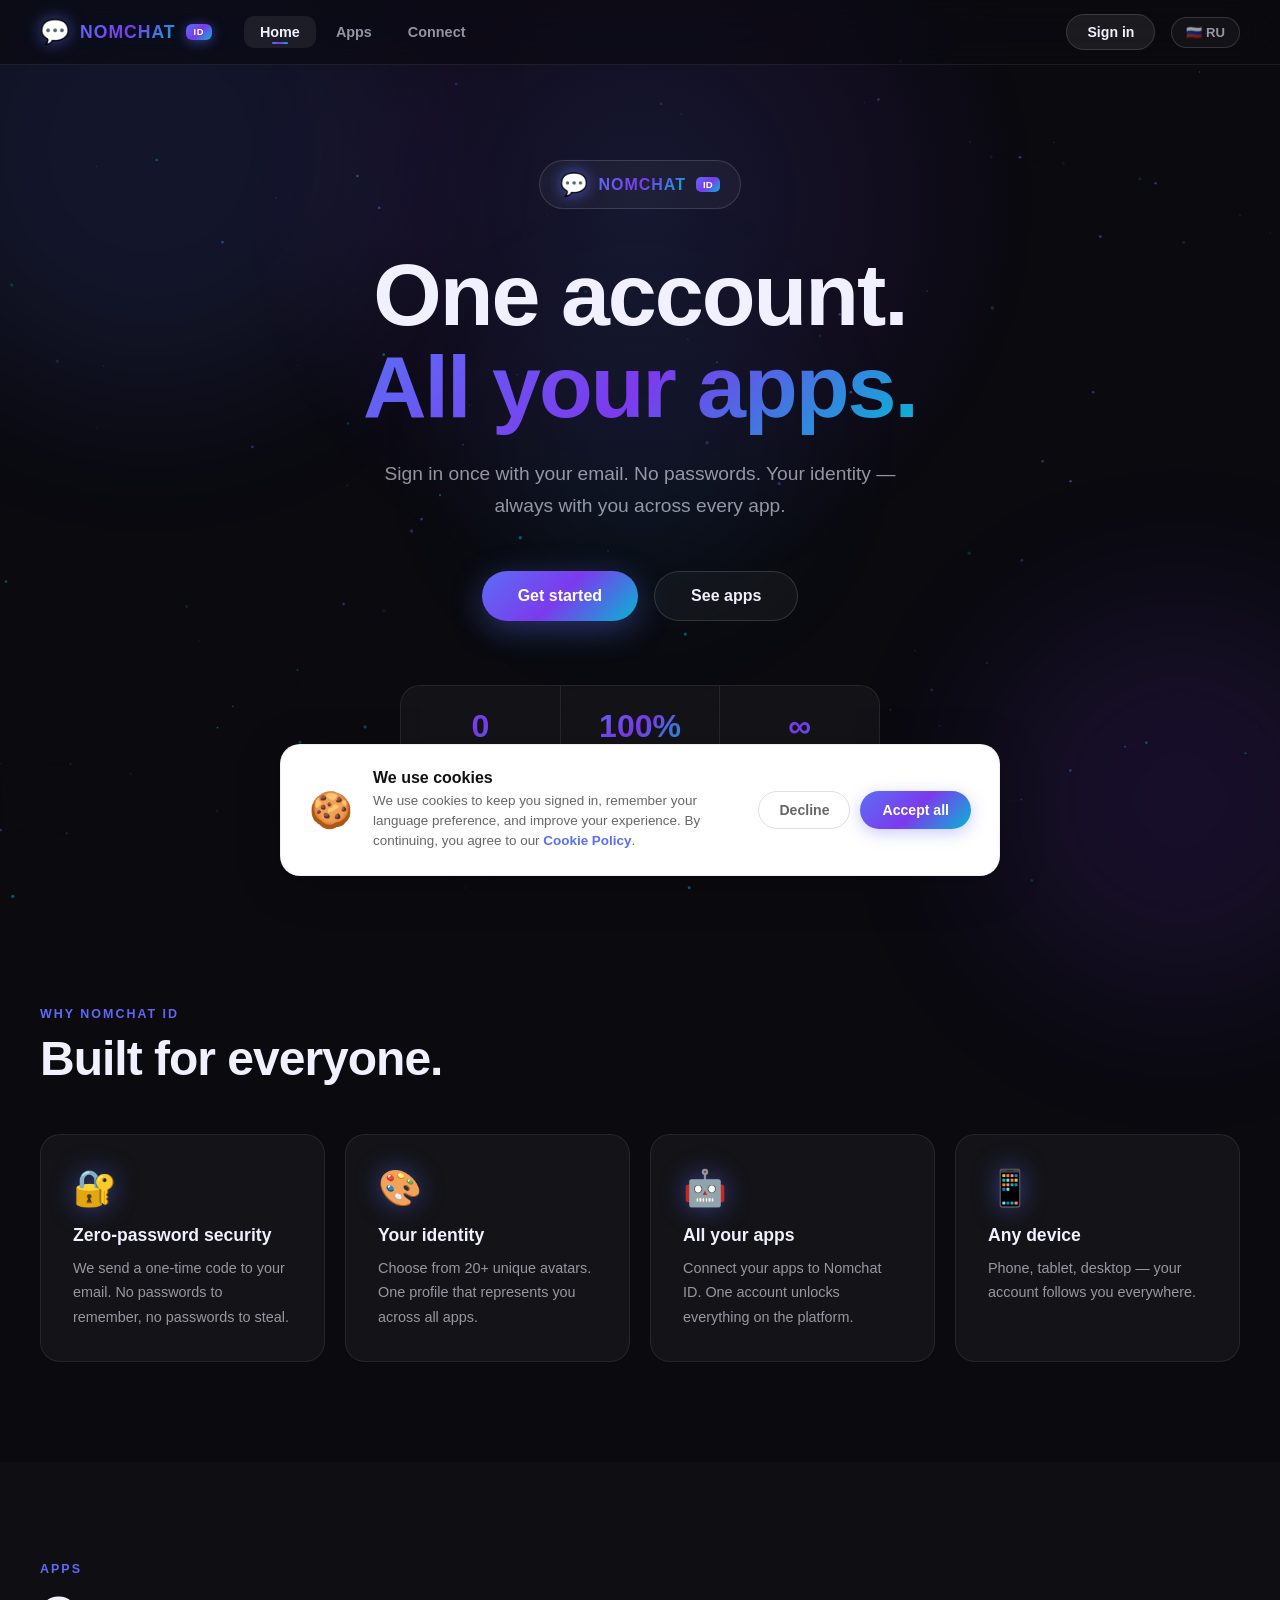
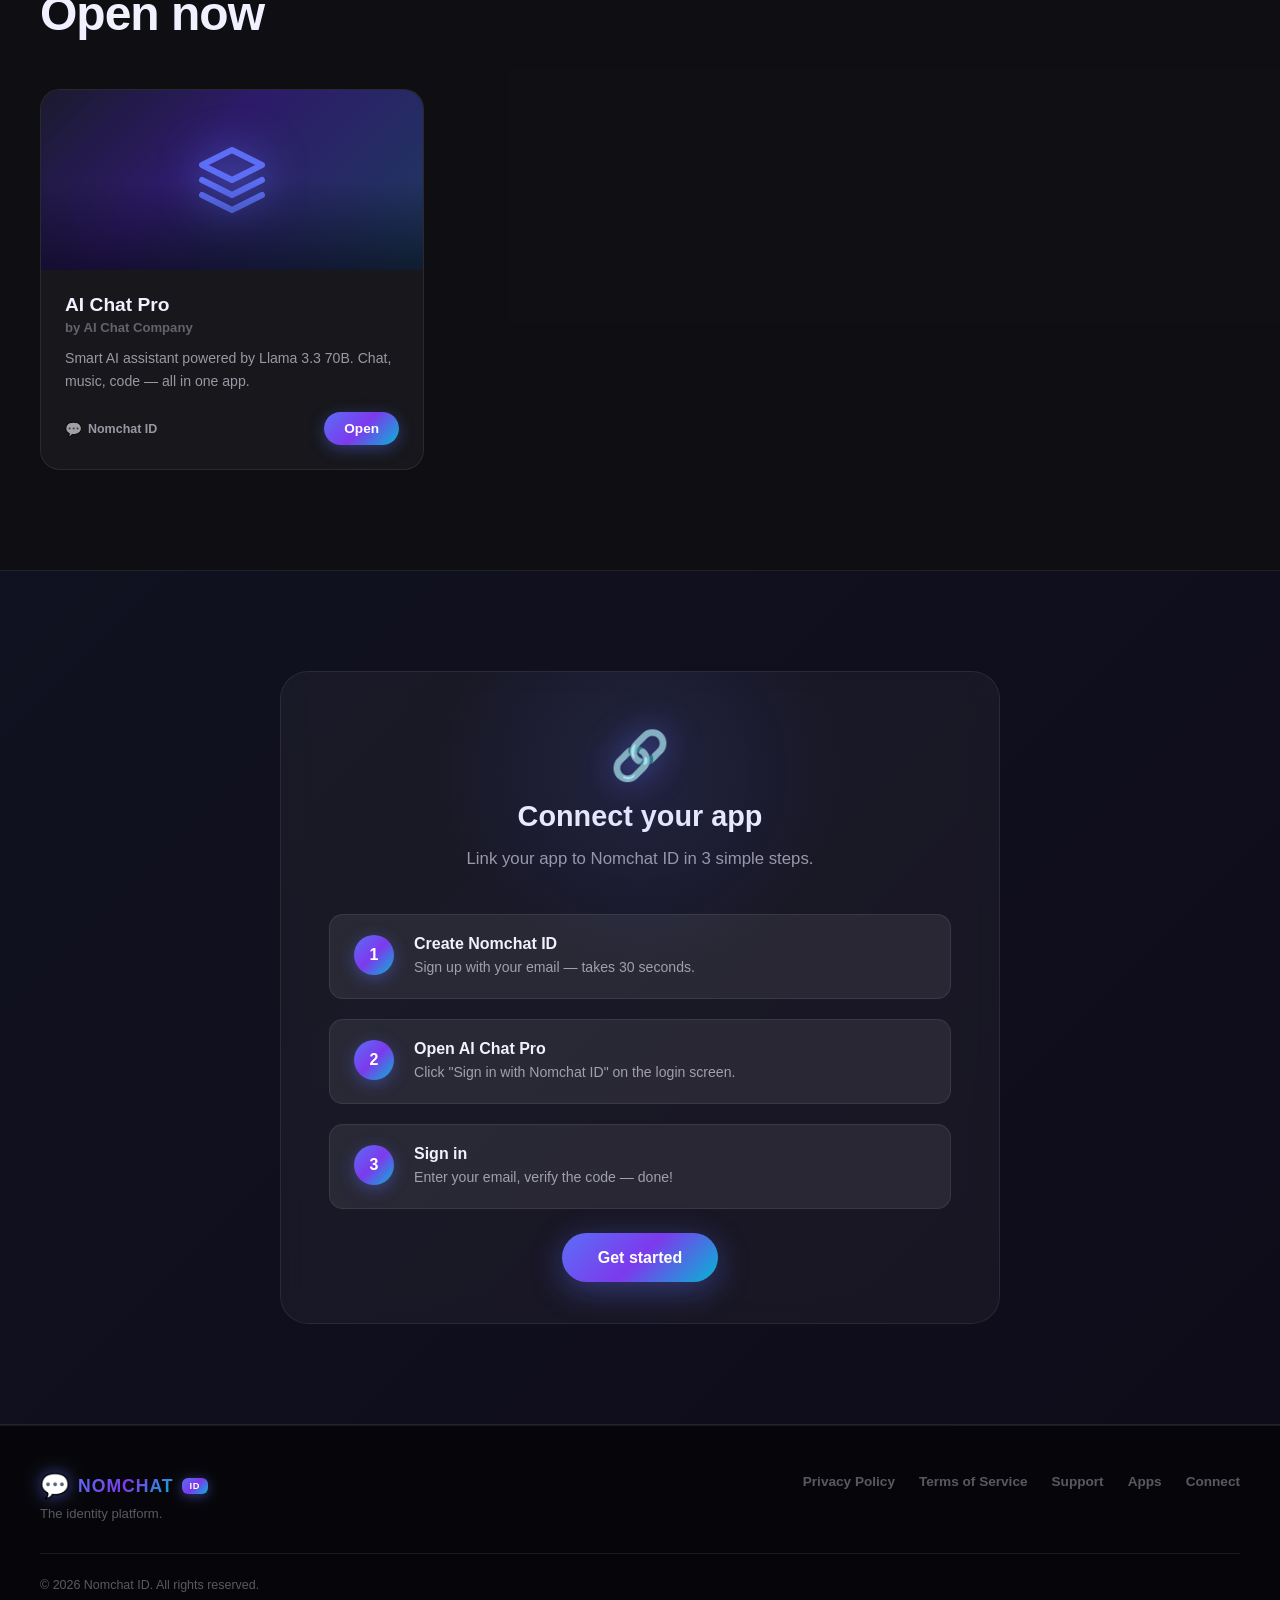
==== commit 13ad368c: "Add cookie consent banner - white, smooth animation, first visit only" ====
--- a/index.html
+++ b/index.html
@@ -276,5 +276,5 @@
 }
 setTimeout(() => animateCounter(document.getElementById('stat-apps'), 1), 800);
 </script>
-</body>
+<script src="cookies.js"></script></body>
 </html>
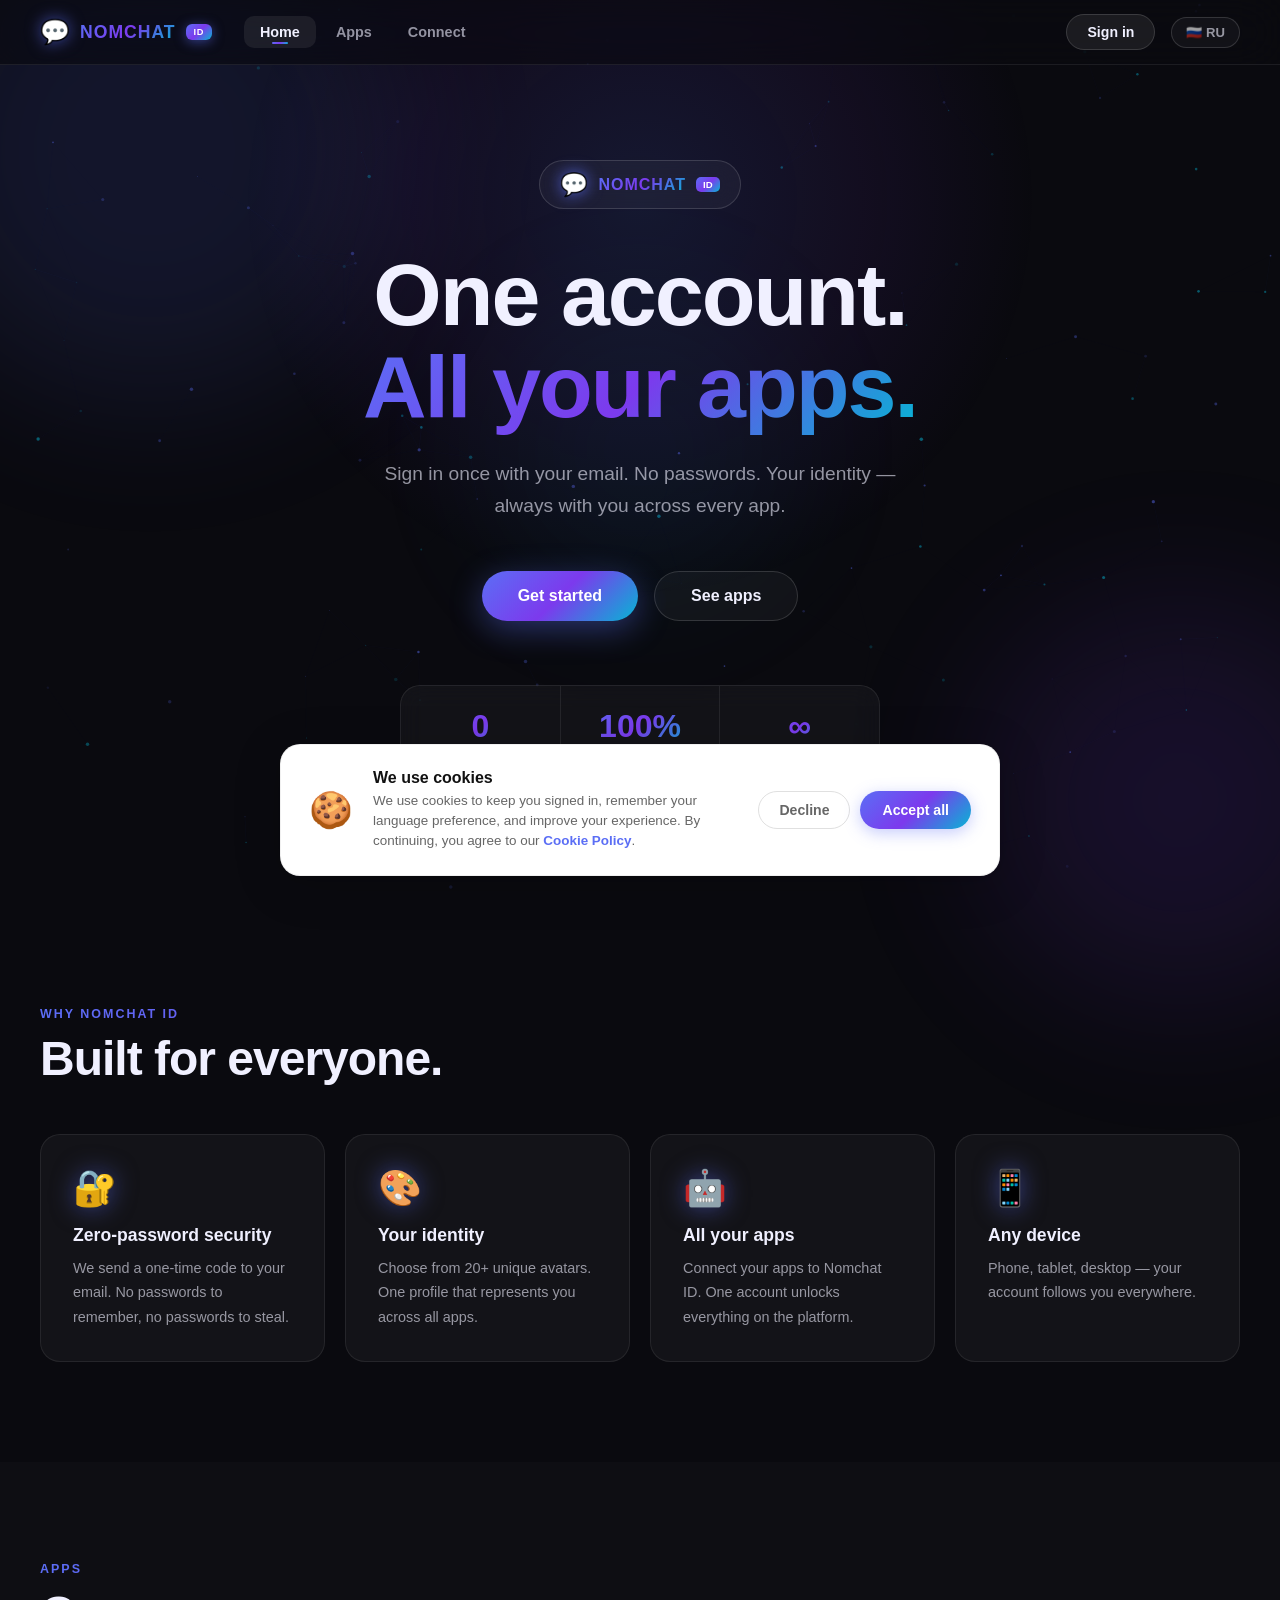
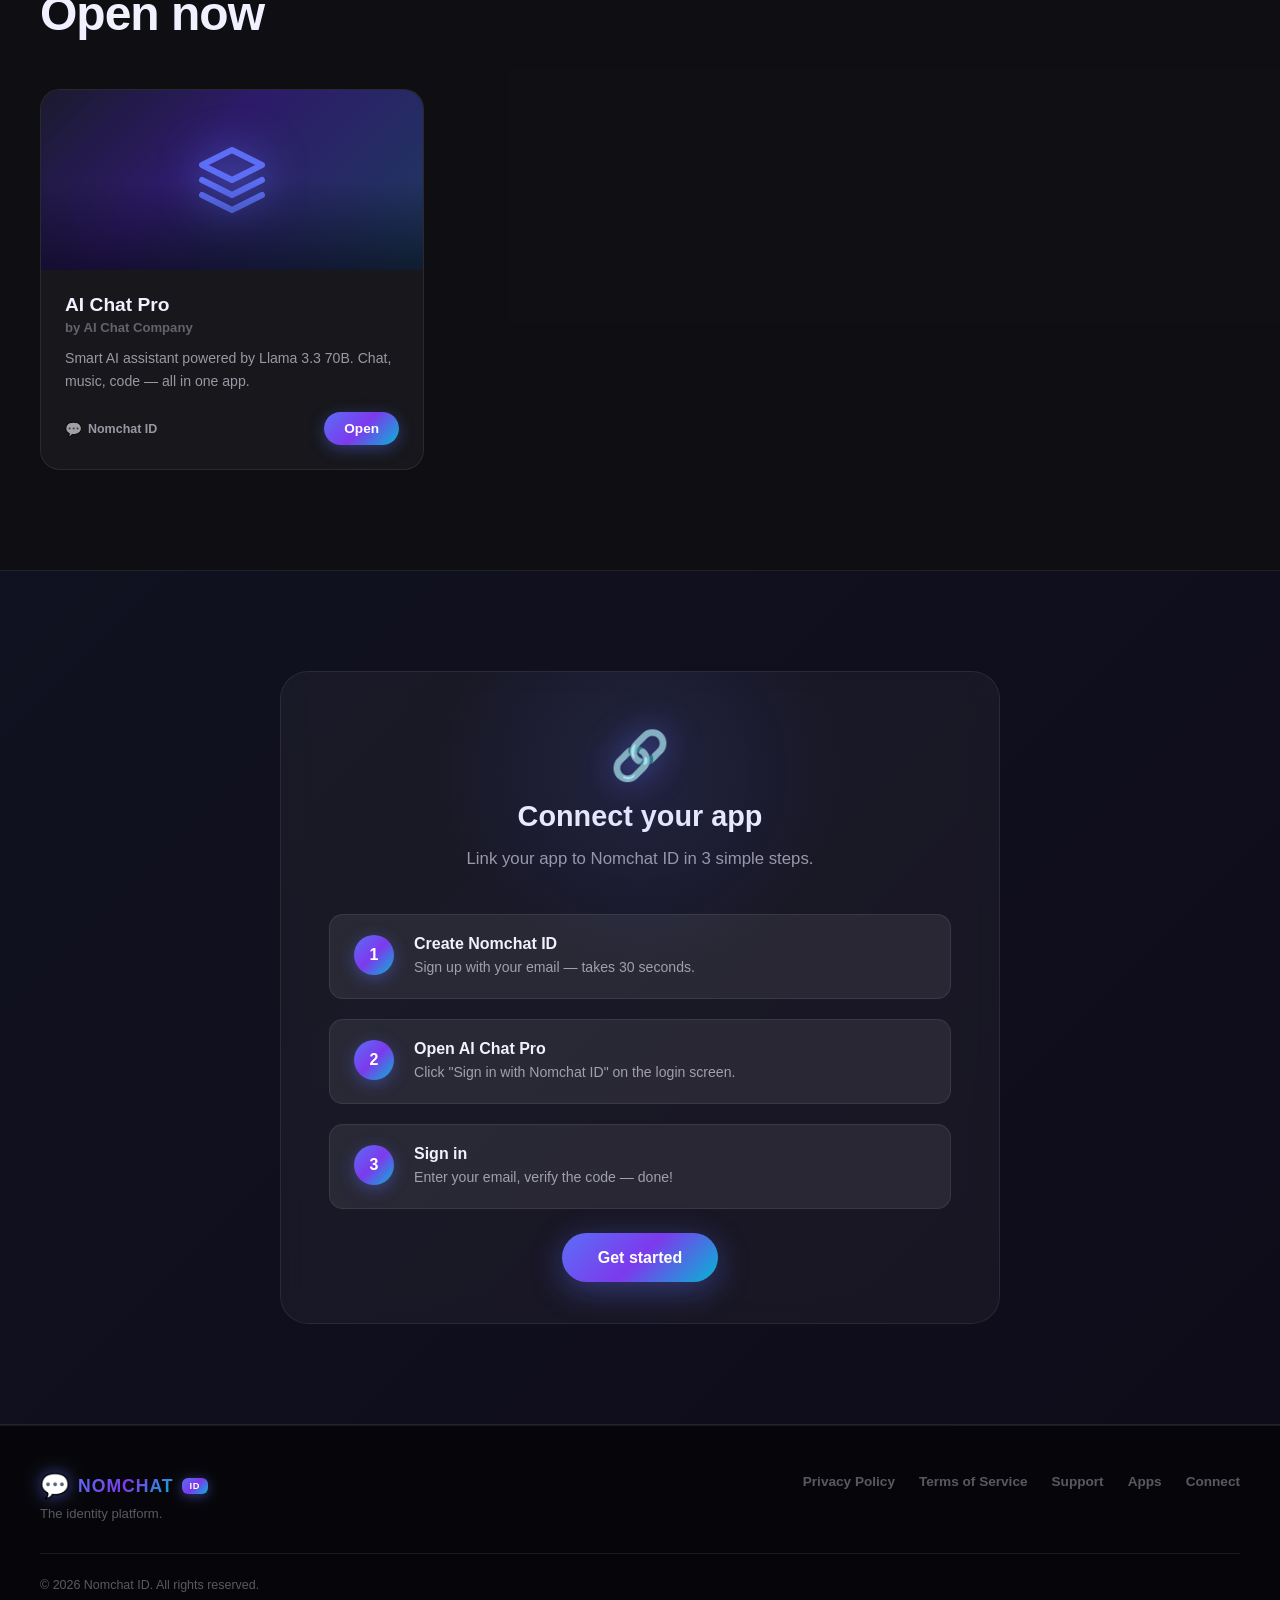
==== commit f9c1f3e2: "Fix: all footer links now point to correct pages (privacy, terms, support/report)" ====
--- a/index.html
+++ b/index.html
@@ -180,7 +180,7 @@
         <div class="nc-footer-links">
             <a href="#" data-i18n="footer.privacy">Privacy Policy</a>
             <a href="#" data-i18n="footer.terms">Terms of Service</a>
-            <a href="#" data-i18n="footer.support">Support</a>
+            <a href="report.html" data-i18n="footer.support">Support</a>
             <a href="games.html" data-i18n="nav.apps">Apps</a>
             <a href="connect.html" data-i18n="nav.connect">Connect</a>
         </div>
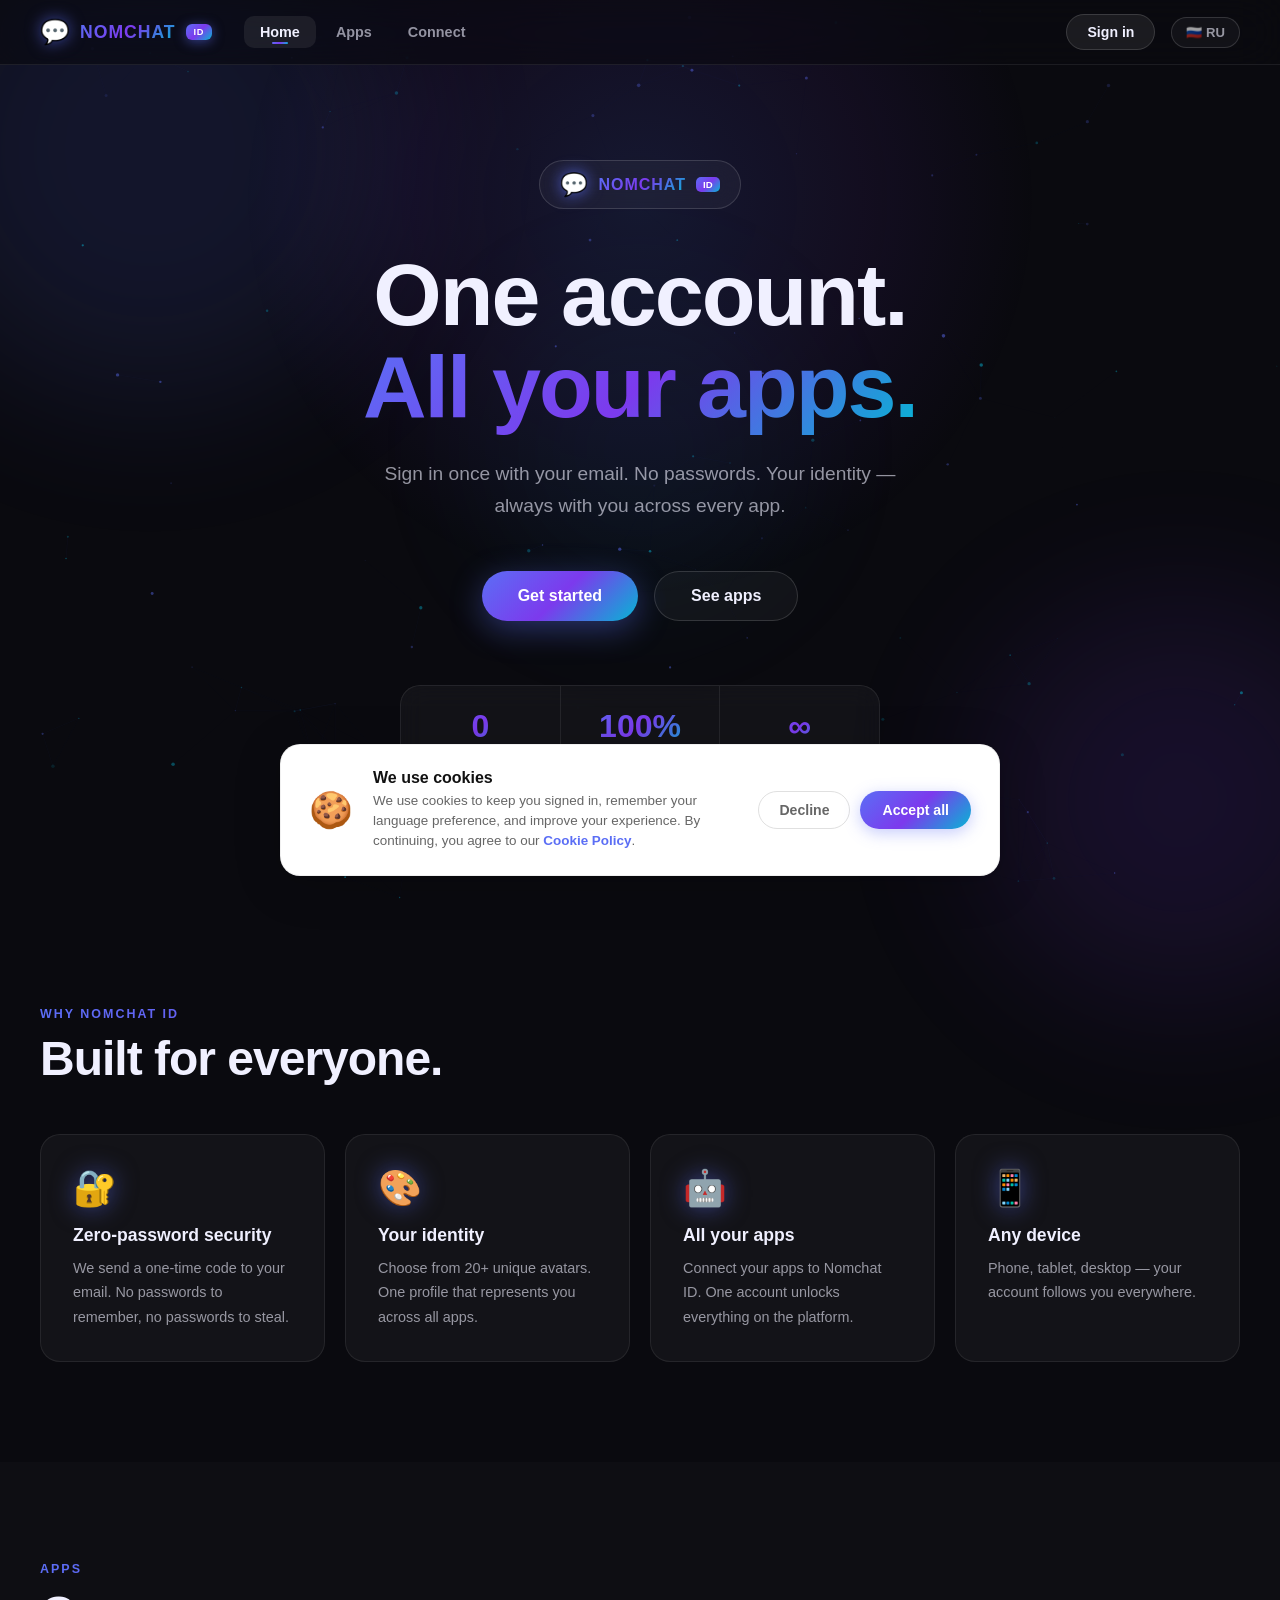
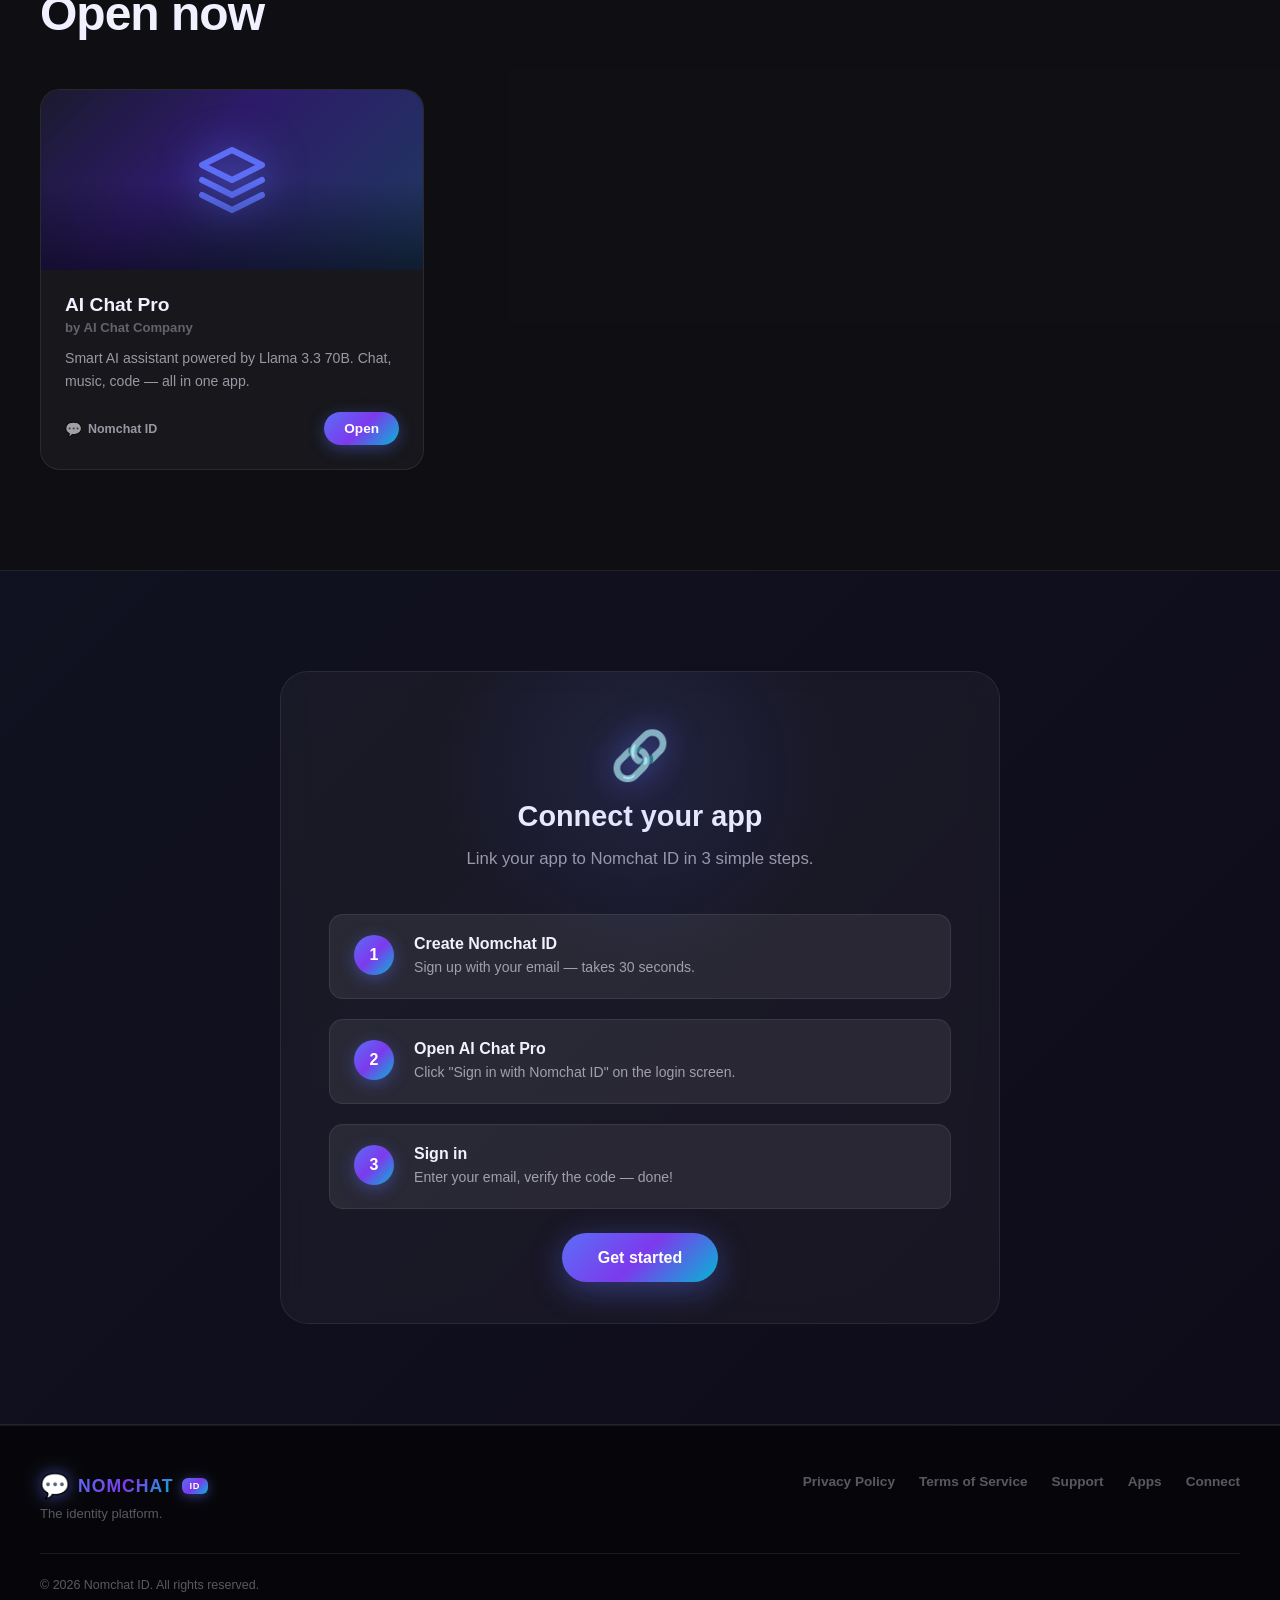
==== commit 0fa2e2e1: "All legal/support links now point to docs.nomchat.up.railway.app" ====
--- a/index.html
+++ b/index.html
@@ -180,7 +180,7 @@
         <div class="nc-footer-links">
             <a href="#" data-i18n="footer.privacy">Privacy Policy</a>
             <a href="#" data-i18n="footer.terms">Terms of Service</a>
-            <a href="report.html" data-i18n="footer.support">Support</a>
+            <a href="https://docs.nomchat.up.railway.app/report.html" target="_blank" data-i18n="footer.support">Support</a>
             <a href="games.html" data-i18n="nav.apps">Apps</a>
             <a href="connect.html" data-i18n="nav.connect">Connect</a>
         </div>
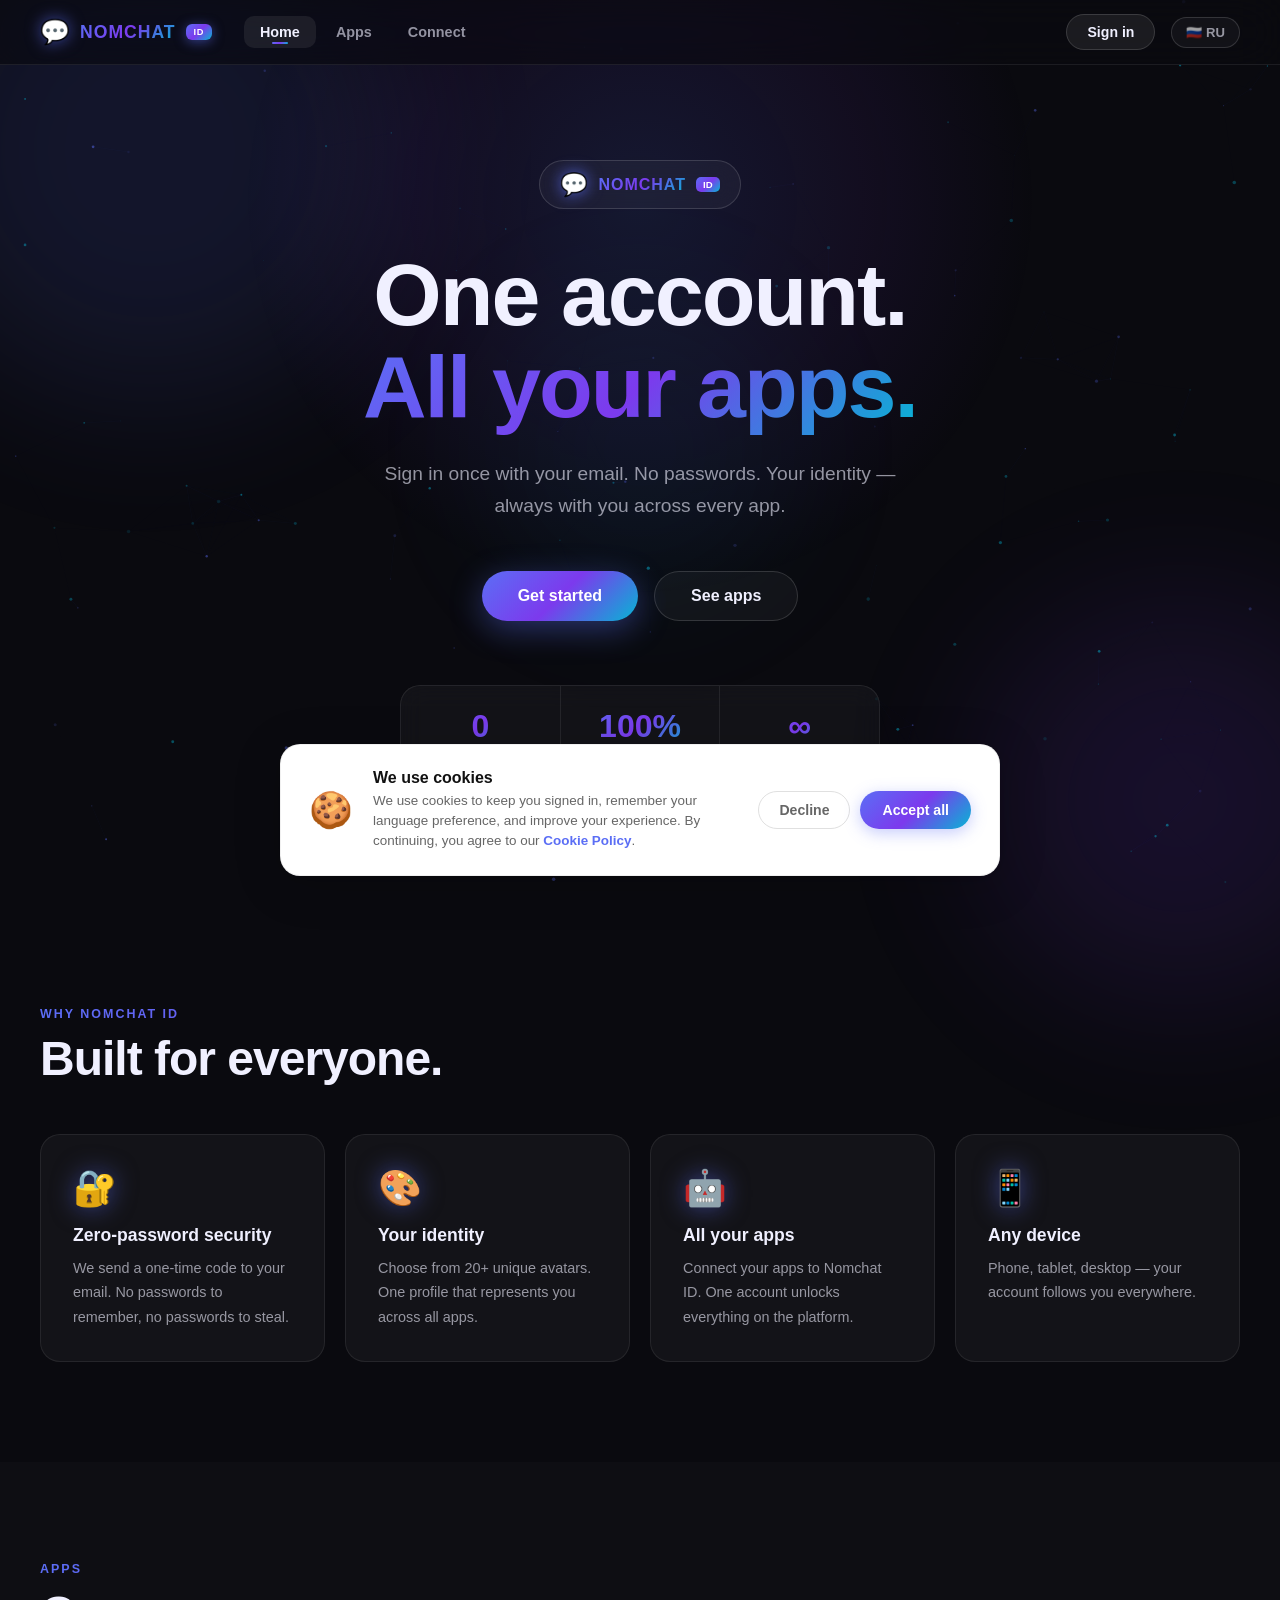
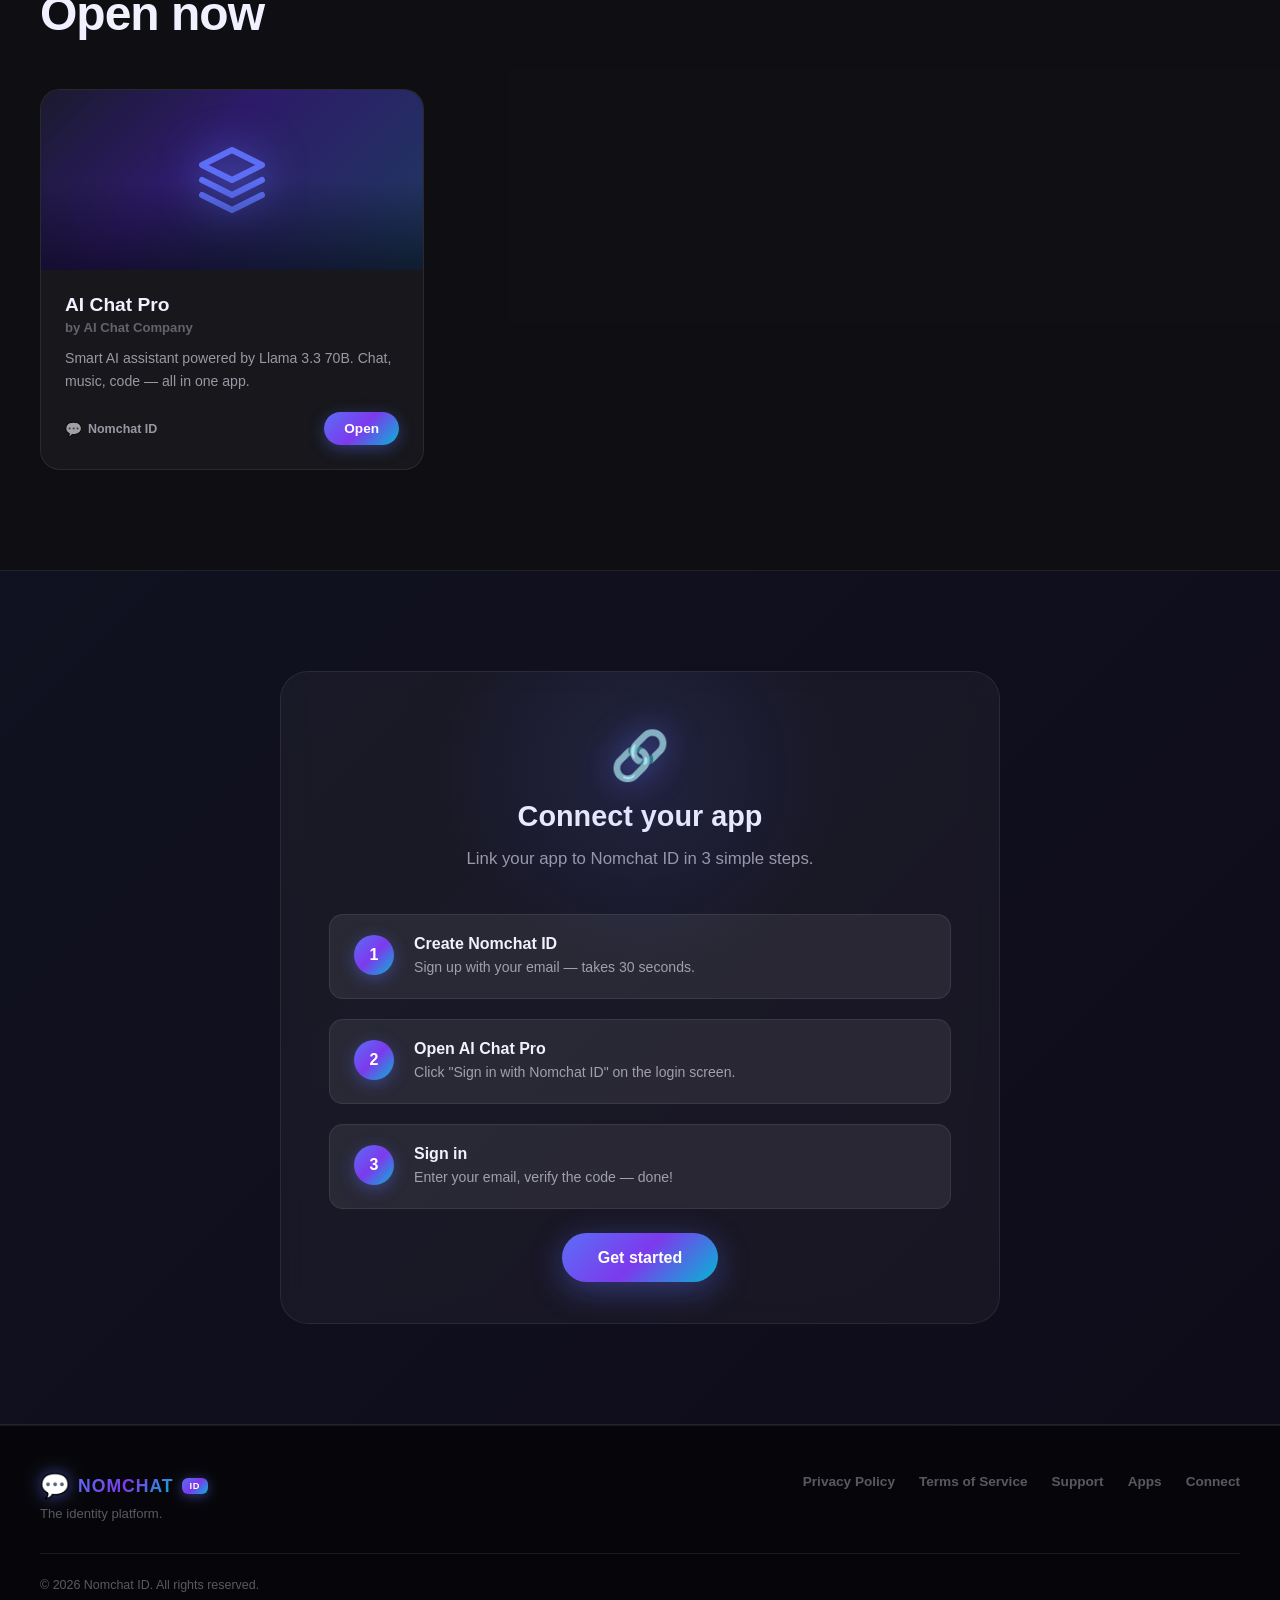
==== commit bce990ca: "Fix: all footer links (privacy, terms, support, cookies) point to docs site" ====
--- a/index.html
+++ b/index.html
@@ -178,8 +178,8 @@
             <p class="nc-footer-tagline" data-i18n="footer.tagline">The identity platform.</p>
         </div>
         <div class="nc-footer-links">
-            <a href="#" data-i18n="footer.privacy">Privacy Policy</a>
-            <a href="#" data-i18n="footer.terms">Terms of Service</a>
+            <a href="https://docs.nomchat.up.railway.app/privacy.html" target="_blank" data-i18n="footer.privacy">Privacy Policy</a>
+            <a href="https://docs.nomchat.up.railway.app/terms.html" target="_blank" data-i18n="footer.terms">Terms of Service</a>
             <a href="https://docs.nomchat.up.railway.app/report.html" target="_blank" data-i18n="footer.support">Support</a>
             <a href="games.html" data-i18n="nav.apps">Apps</a>
             <a href="connect.html" data-i18n="nav.connect">Connect</a>
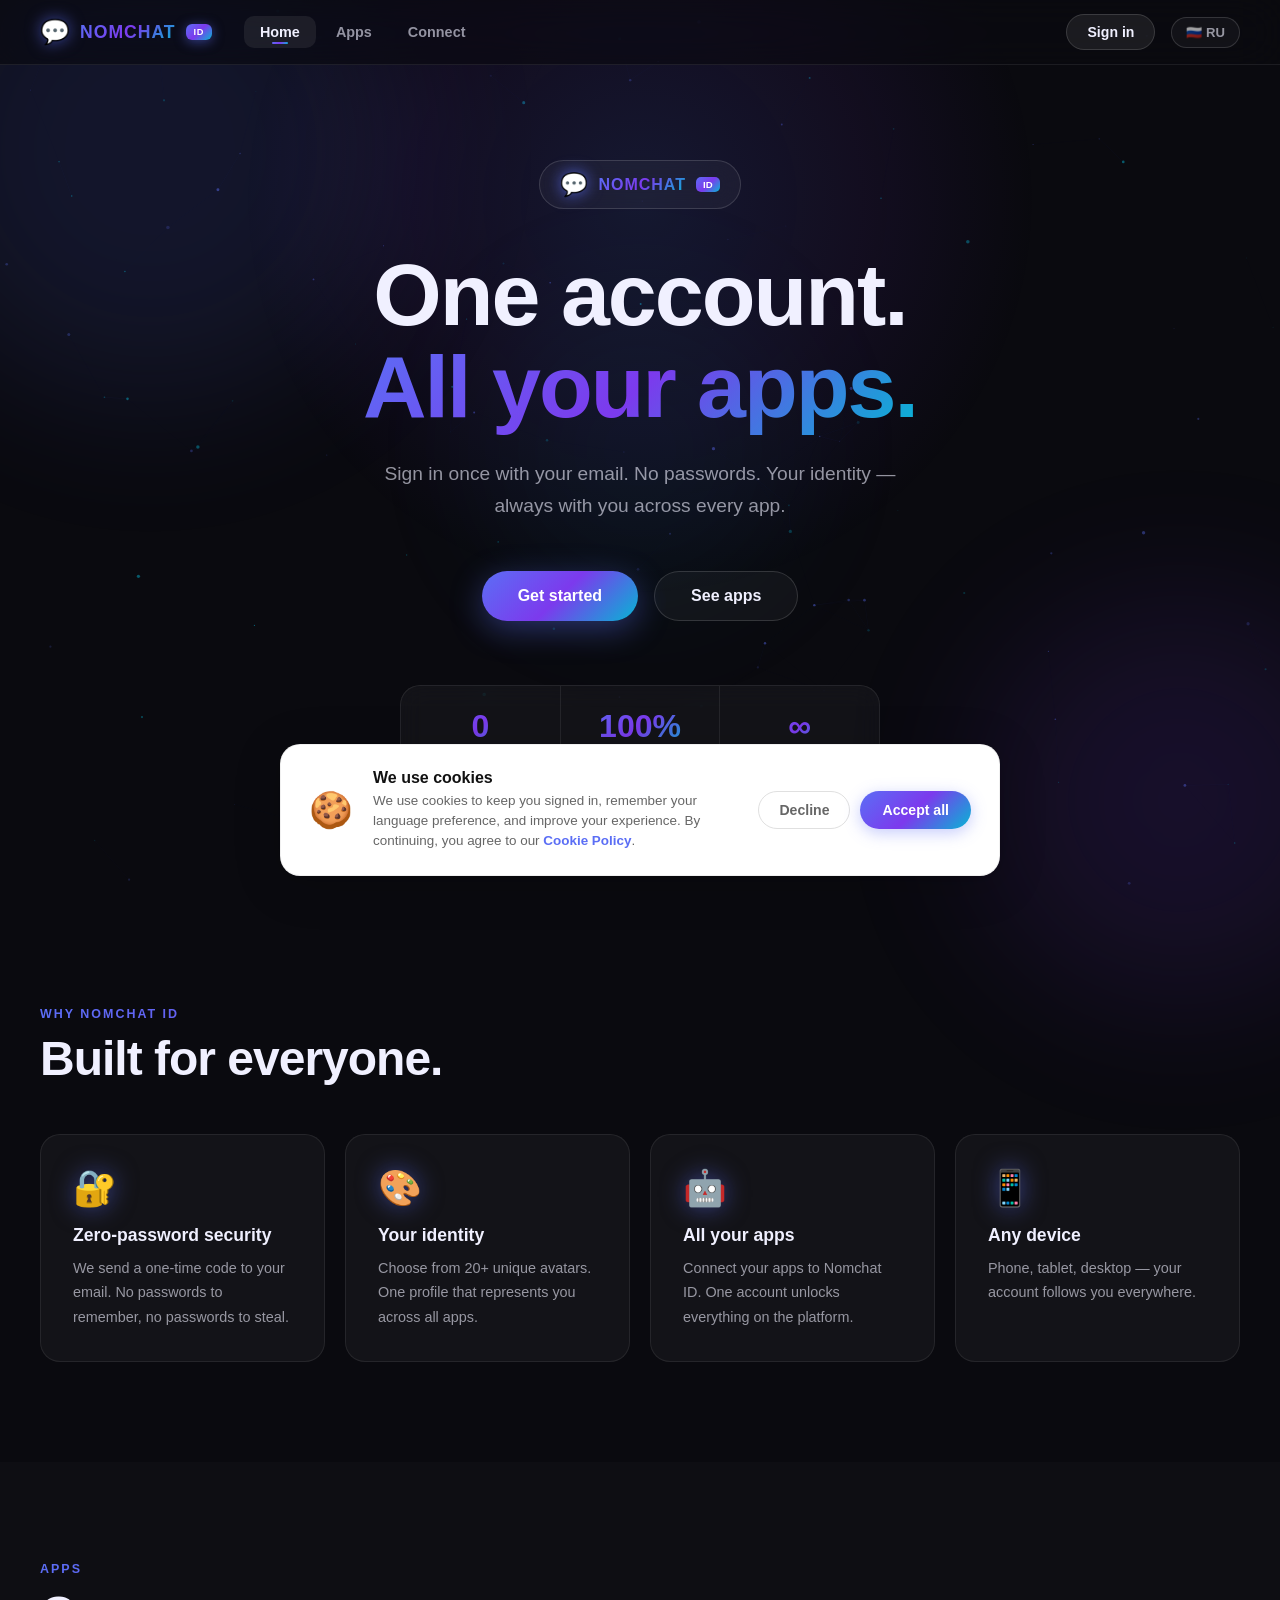
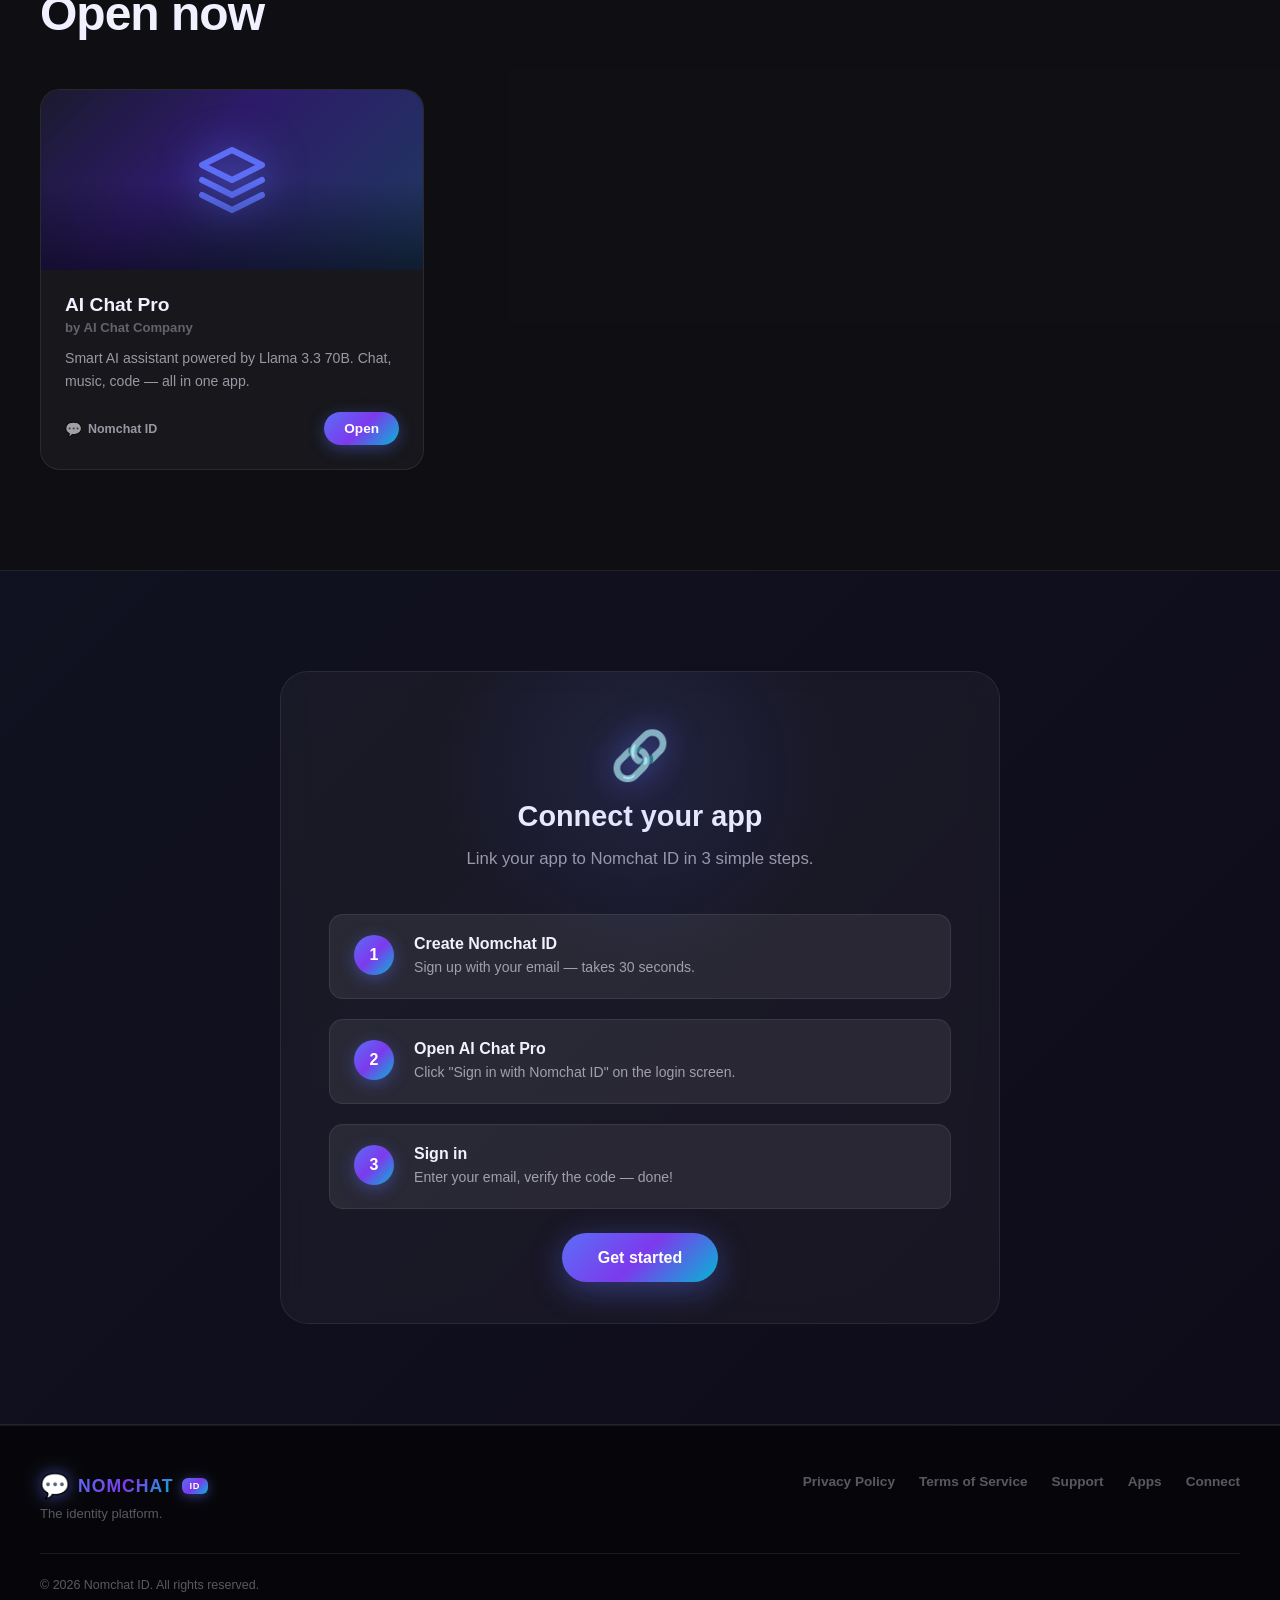
==== commit 800af0f3: "Host docs at /docs/ path on main server, fix all links" ====
--- a/index.html
+++ b/index.html
@@ -178,9 +178,9 @@
             <p class="nc-footer-tagline" data-i18n="footer.tagline">The identity platform.</p>
         </div>
         <div class="nc-footer-links">
-            <a href="https://docs.nomchat.up.railway.app/privacy.html" target="_blank" data-i18n="footer.privacy">Privacy Policy</a>
-            <a href="https://docs.nomchat.up.railway.app/terms.html" target="_blank" data-i18n="footer.terms">Terms of Service</a>
-            <a href="https://docs.nomchat.up.railway.app/report.html" target="_blank" data-i18n="footer.support">Support</a>
+            <a href="https://nomchat-id.up.railway.app/docs/privacy.html" target="_blank" data-i18n="footer.privacy">Privacy Policy</a>
+            <a href="https://nomchat-id.up.railway.app/docs/terms.html" target="_blank" data-i18n="footer.terms">Terms of Service</a>
+            <a href="https://nomchat-id.up.railway.app/docs/report.html" target="_blank" data-i18n="footer.support">Support</a>
             <a href="games.html" data-i18n="nav.apps">Apps</a>
             <a href="connect.html" data-i18n="nav.connect">Connect</a>
         </div>
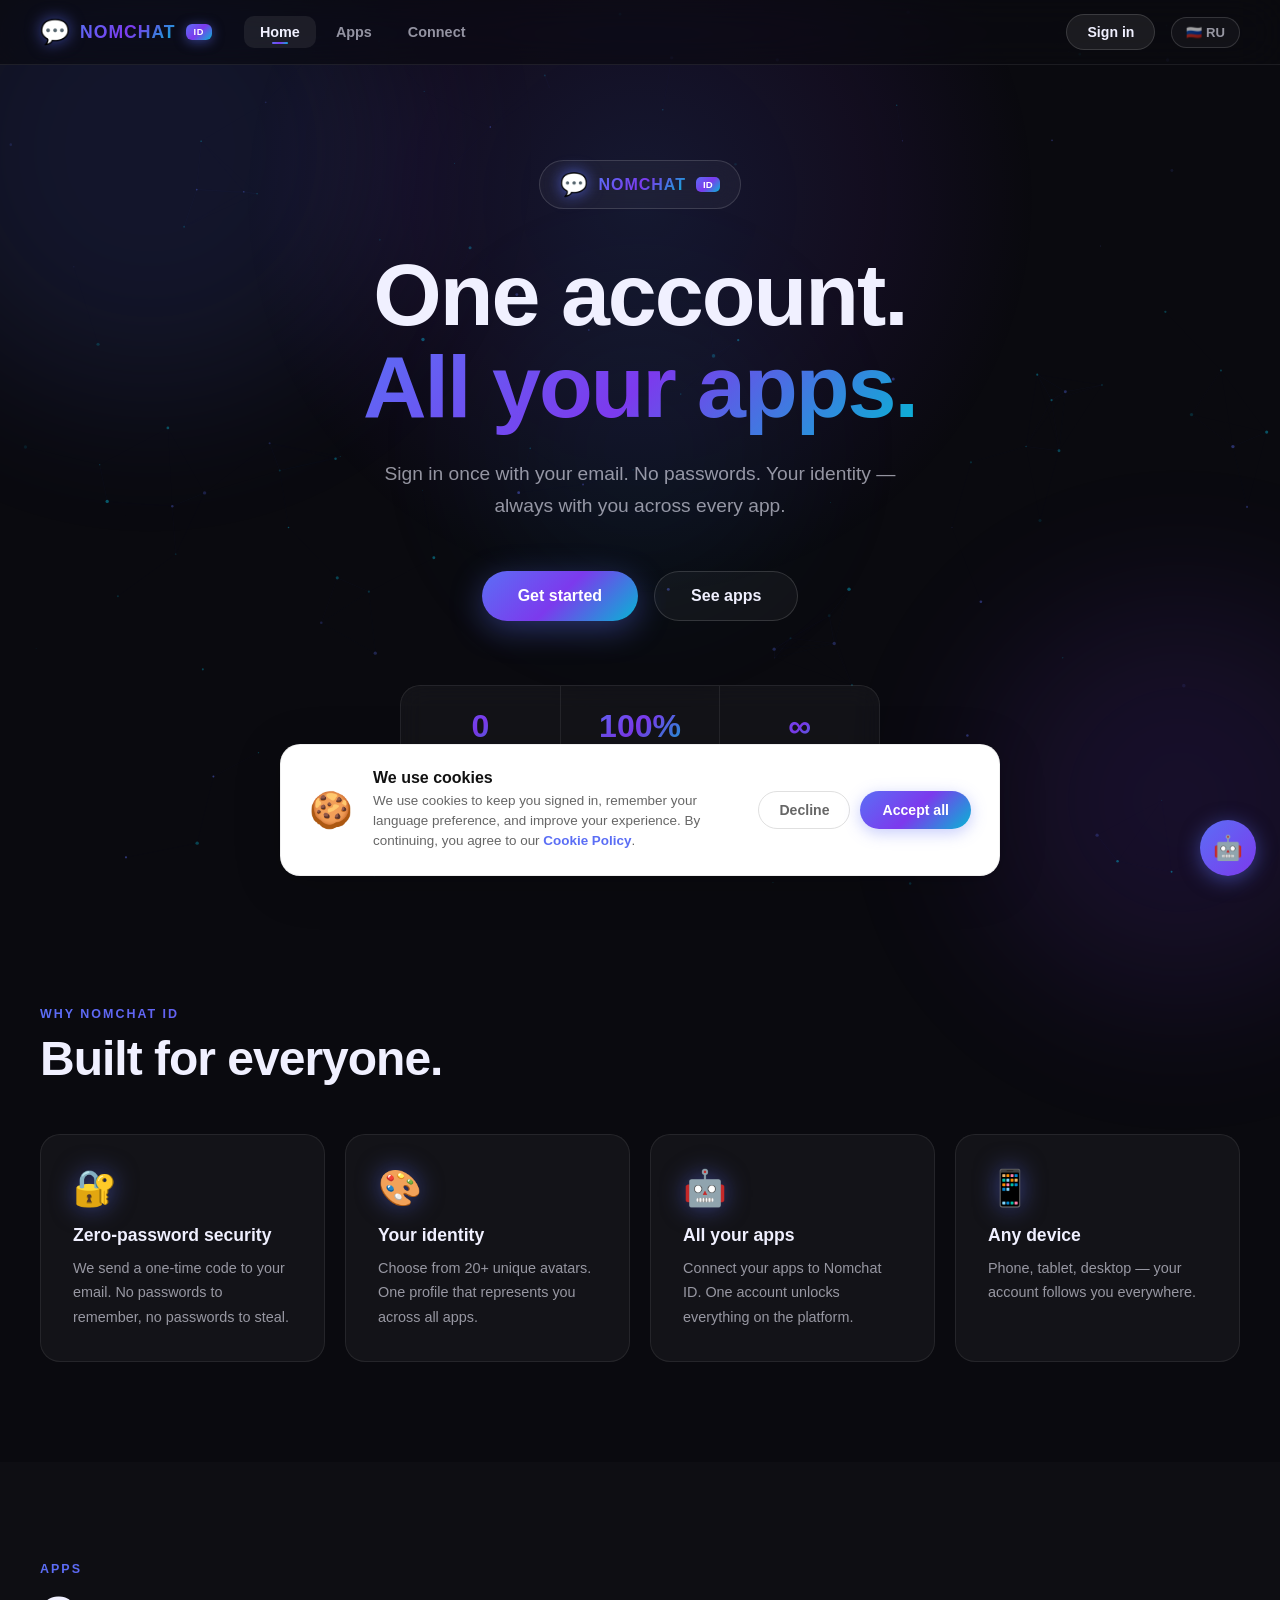
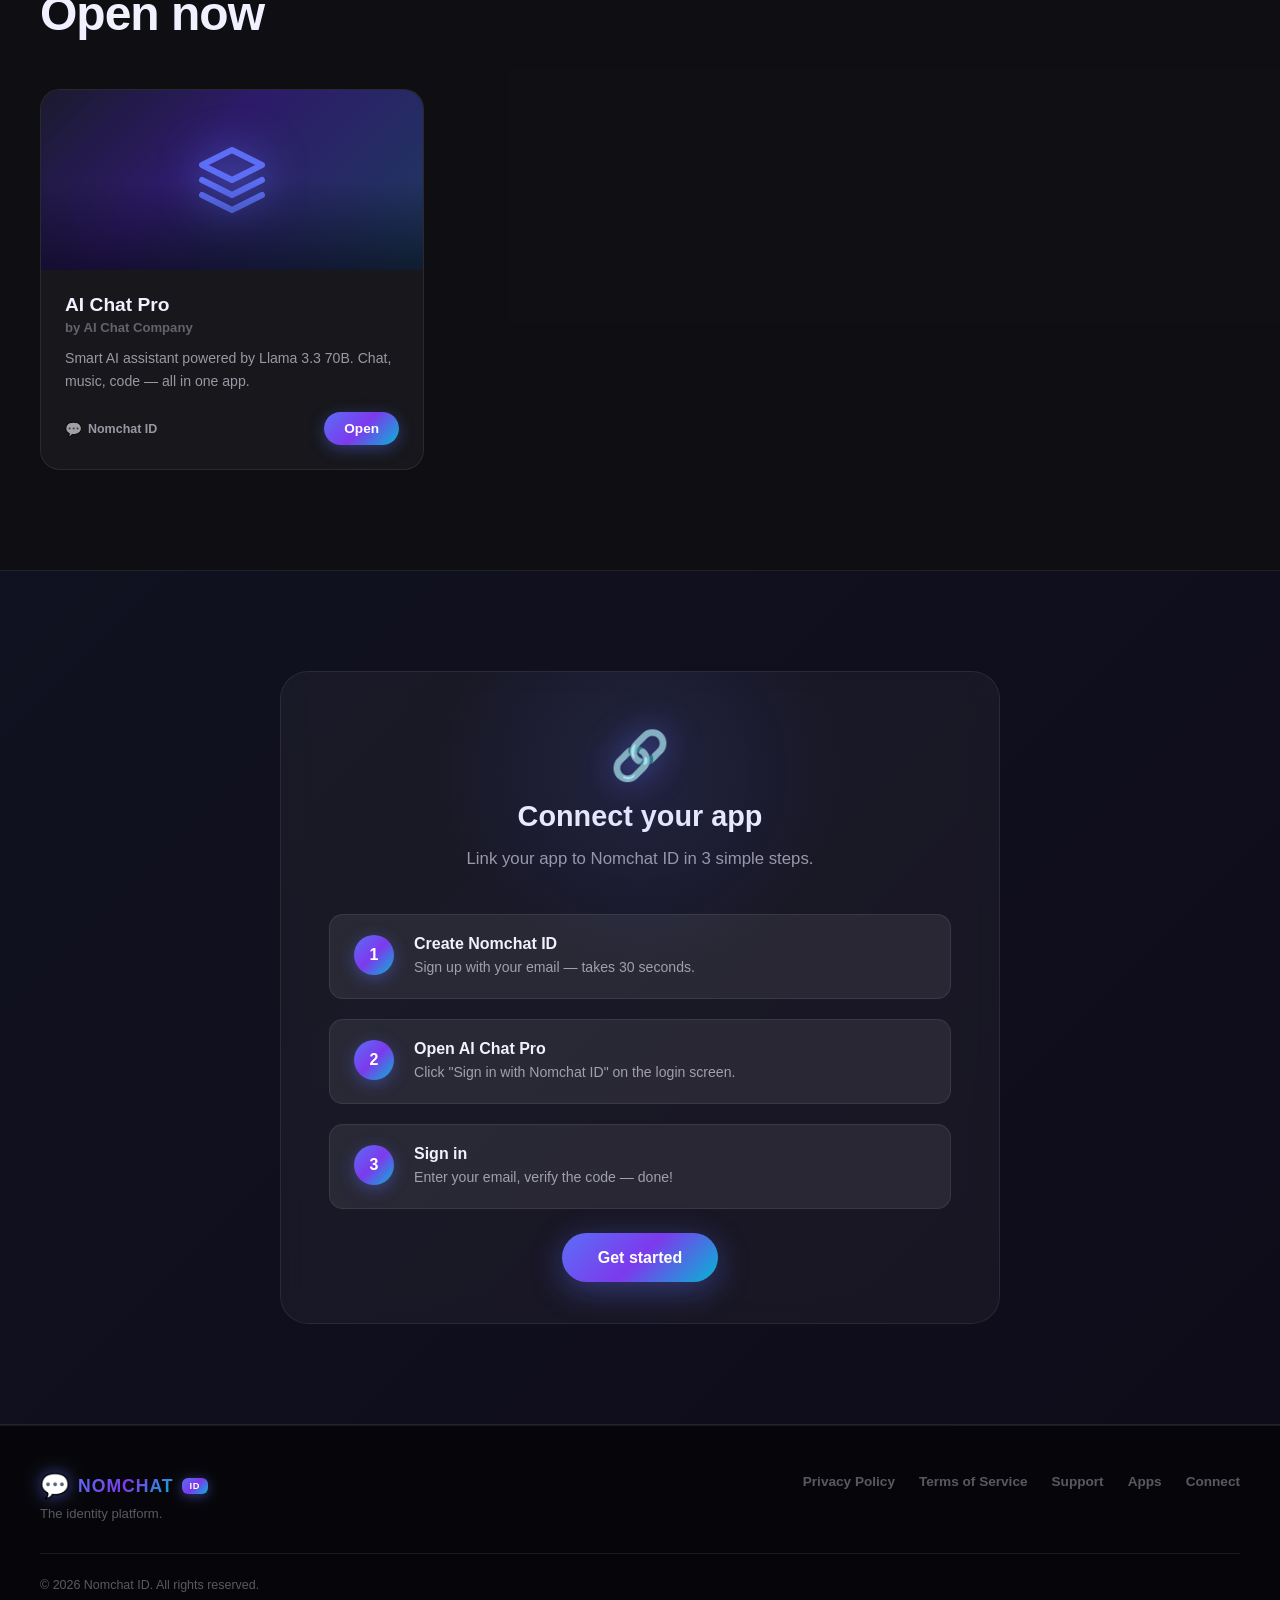
==== commit bedd06cf: "Add AI widget to all pages" ====
--- a/index.html
+++ b/index.html
@@ -276,5 +276,5 @@
 }
 setTimeout(() => animateCounter(document.getElementById('stat-apps'), 1), 800);
 </script>
-<script src="cookies.js"></script></body>
+<script src="cookies.js"></script><script src="ai-widget.js"></script></body>
 </html>
